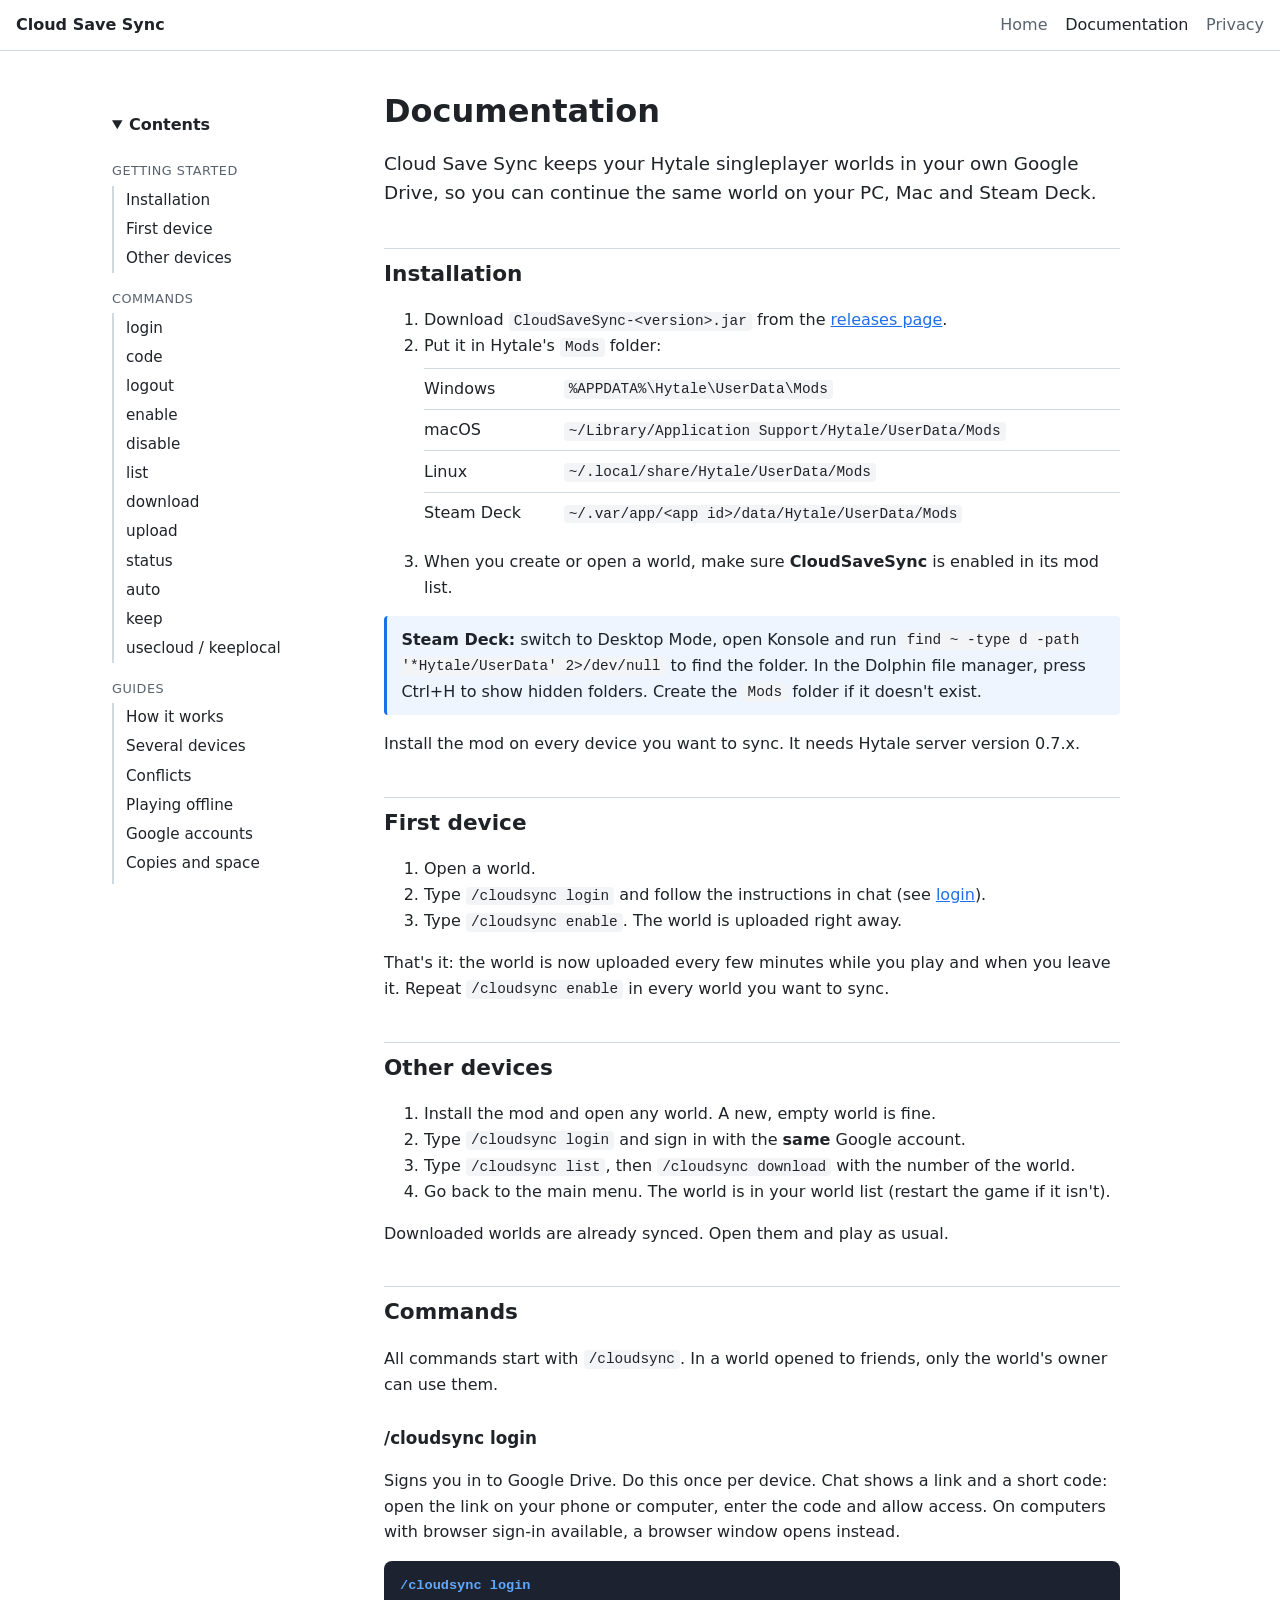
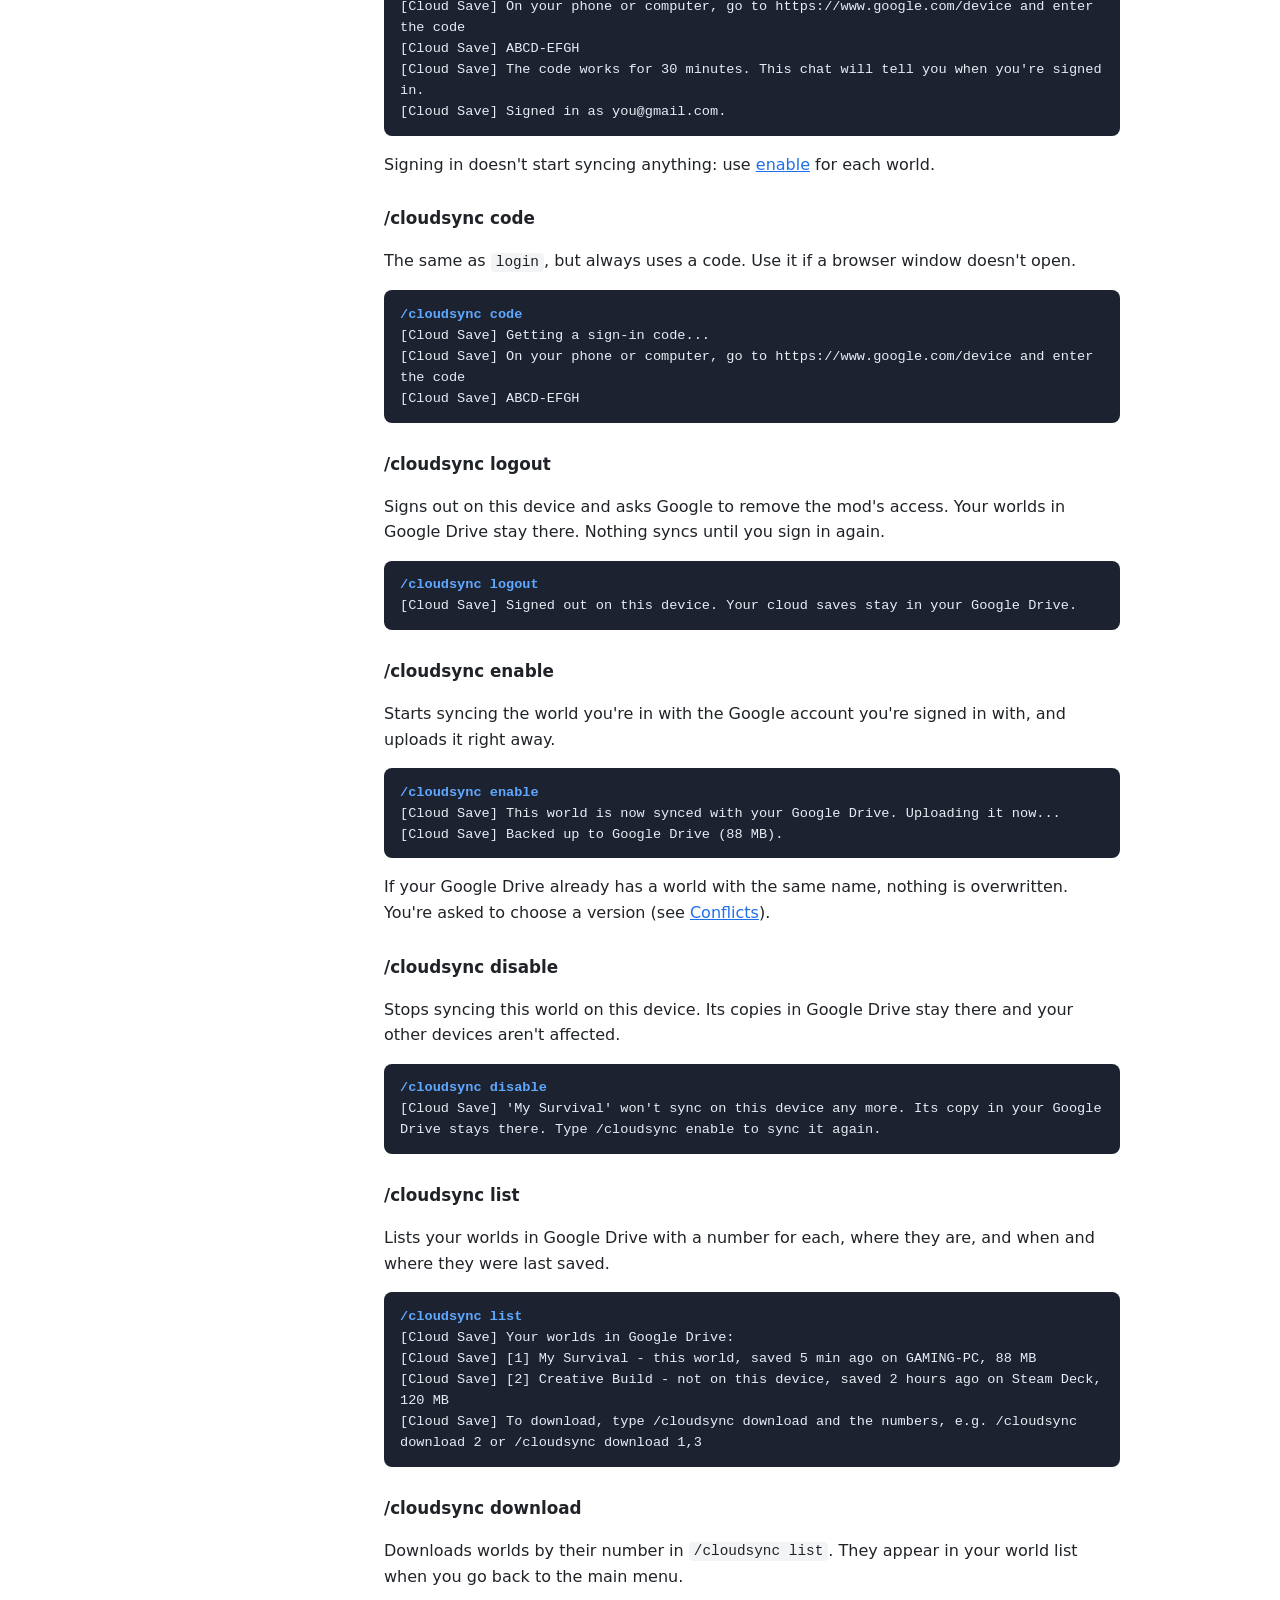
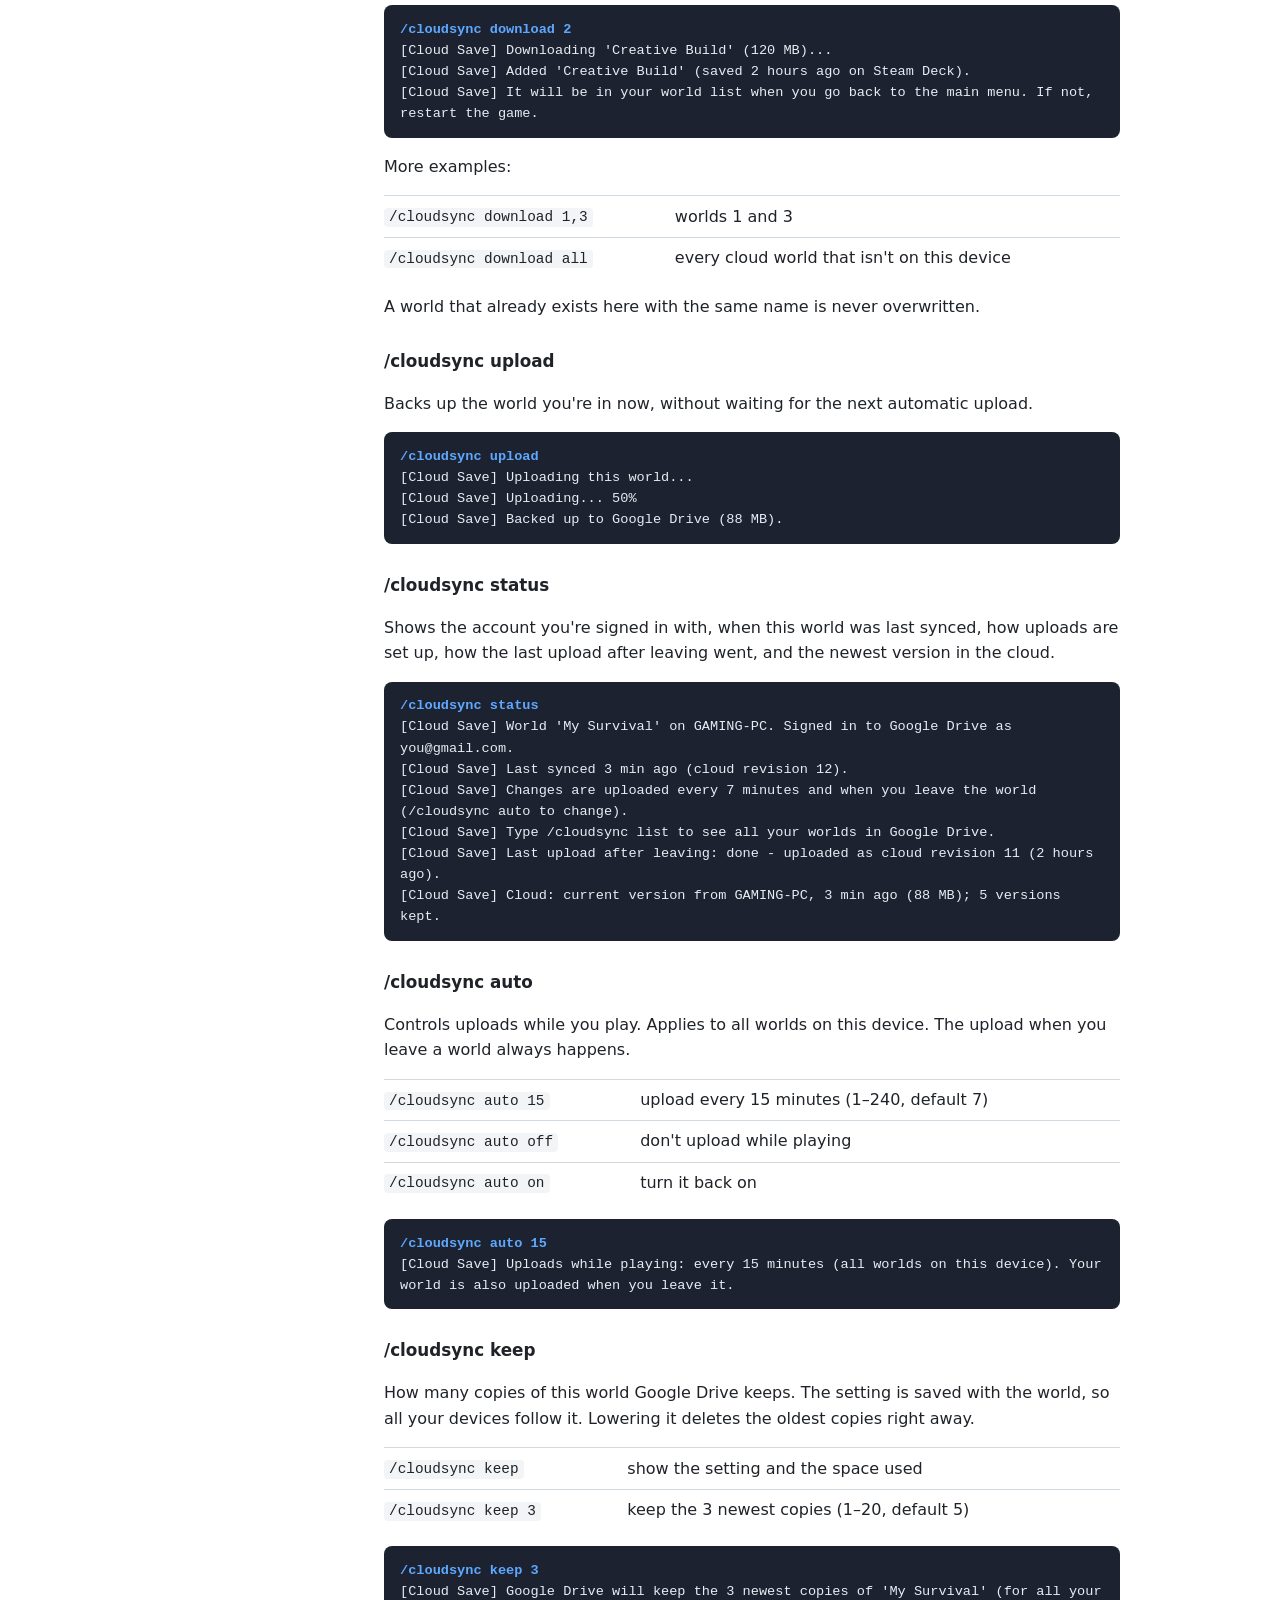
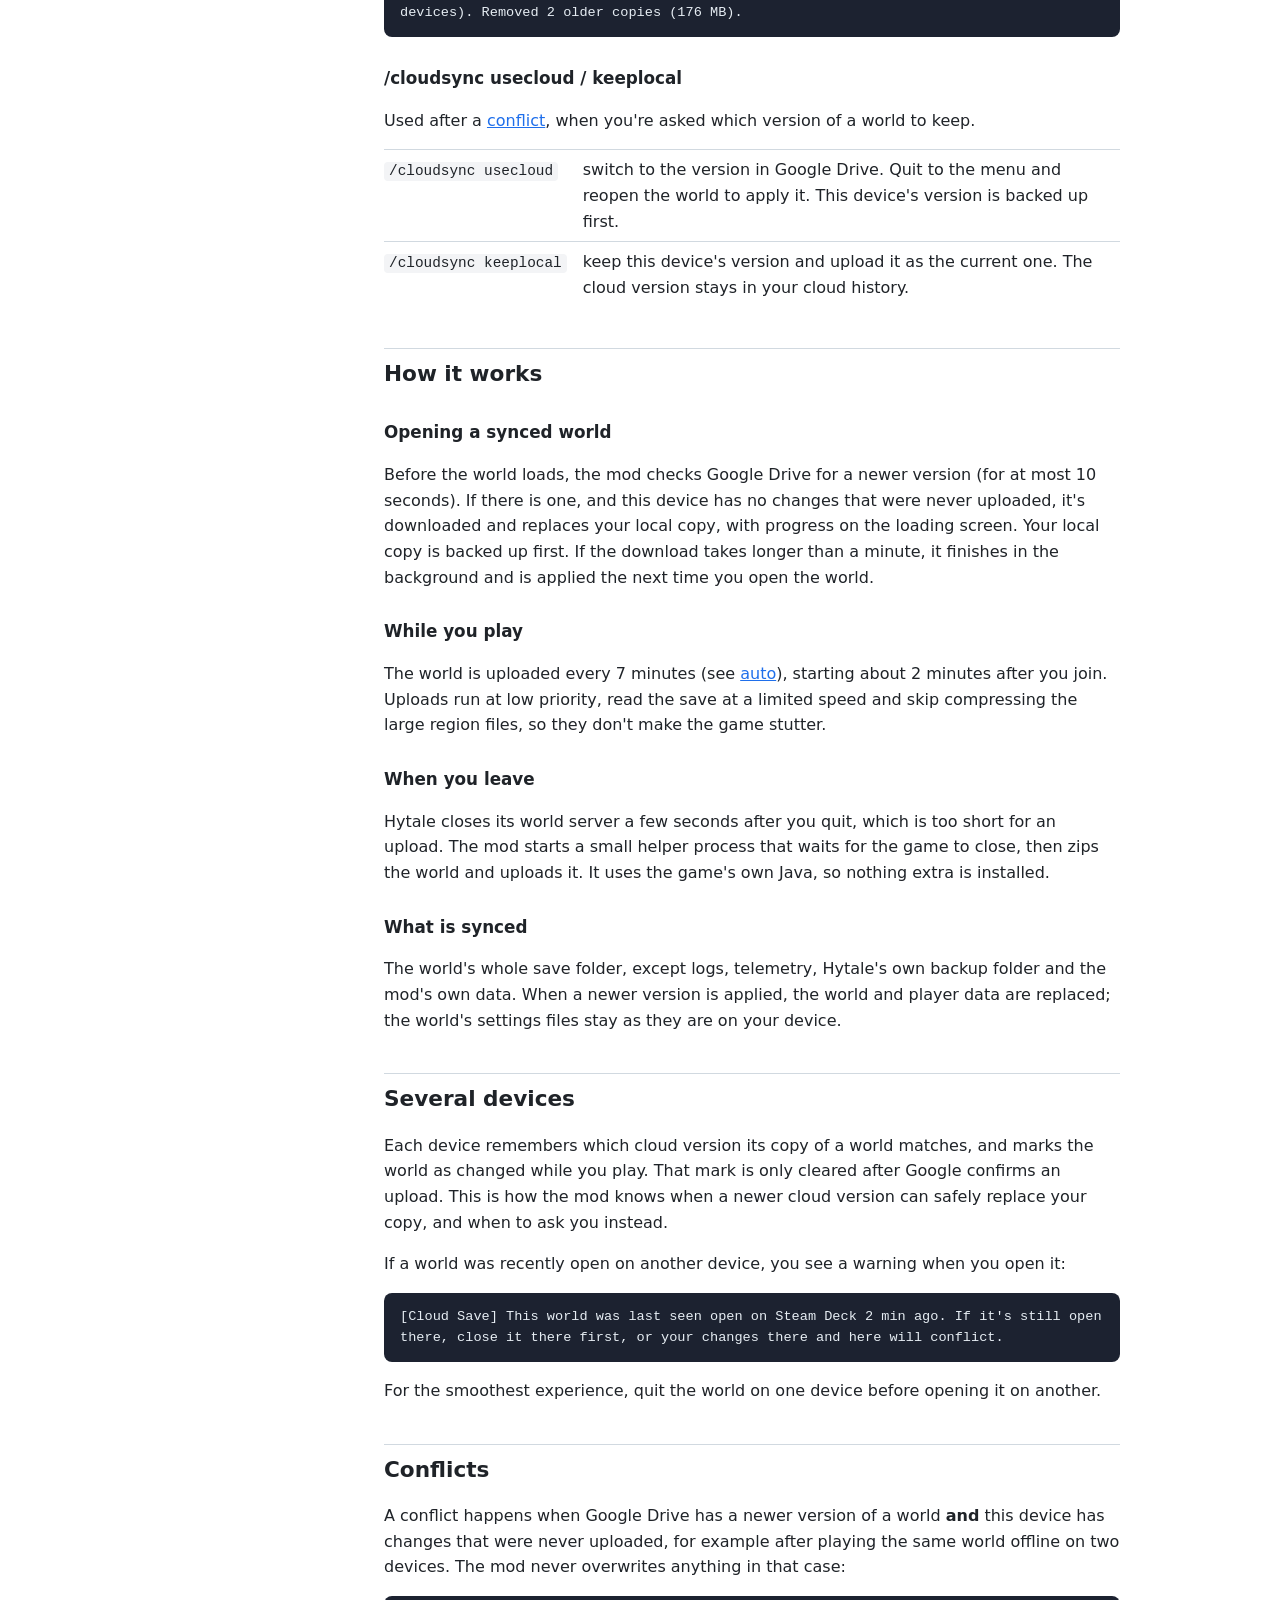
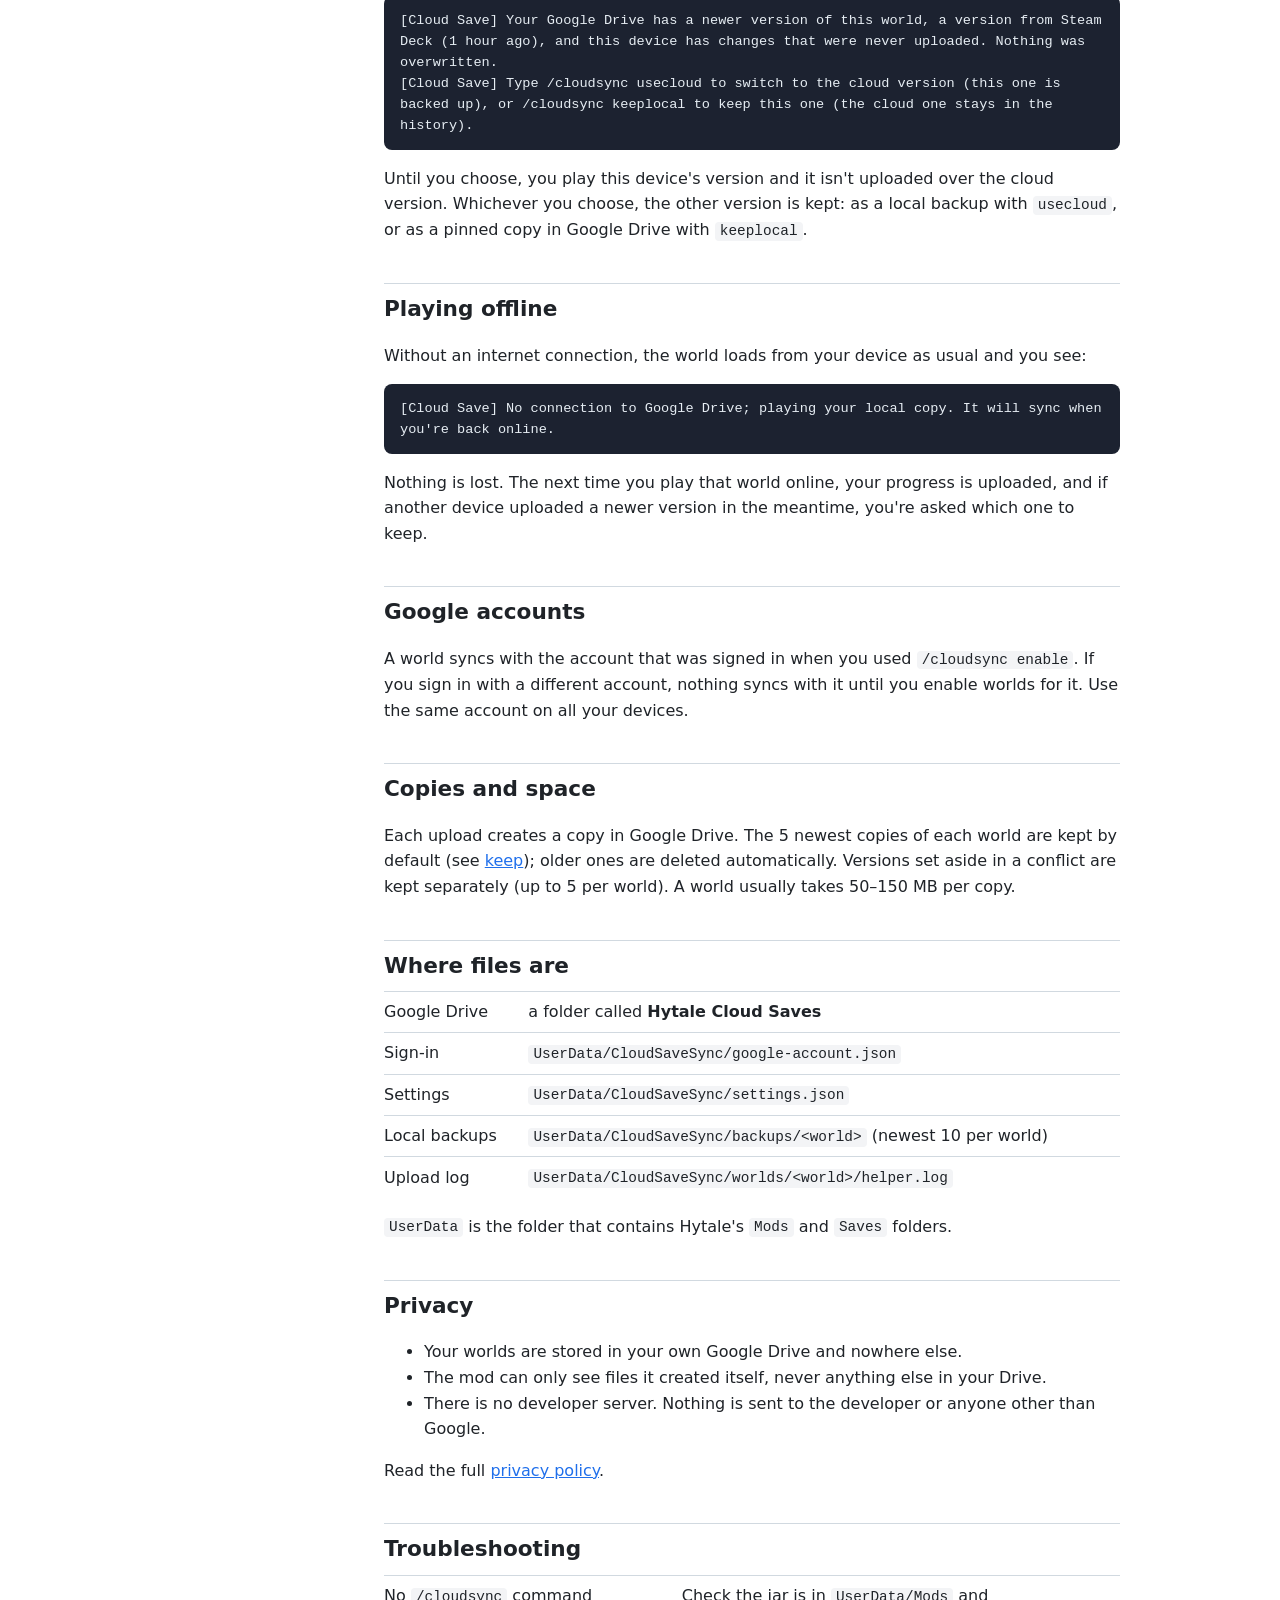
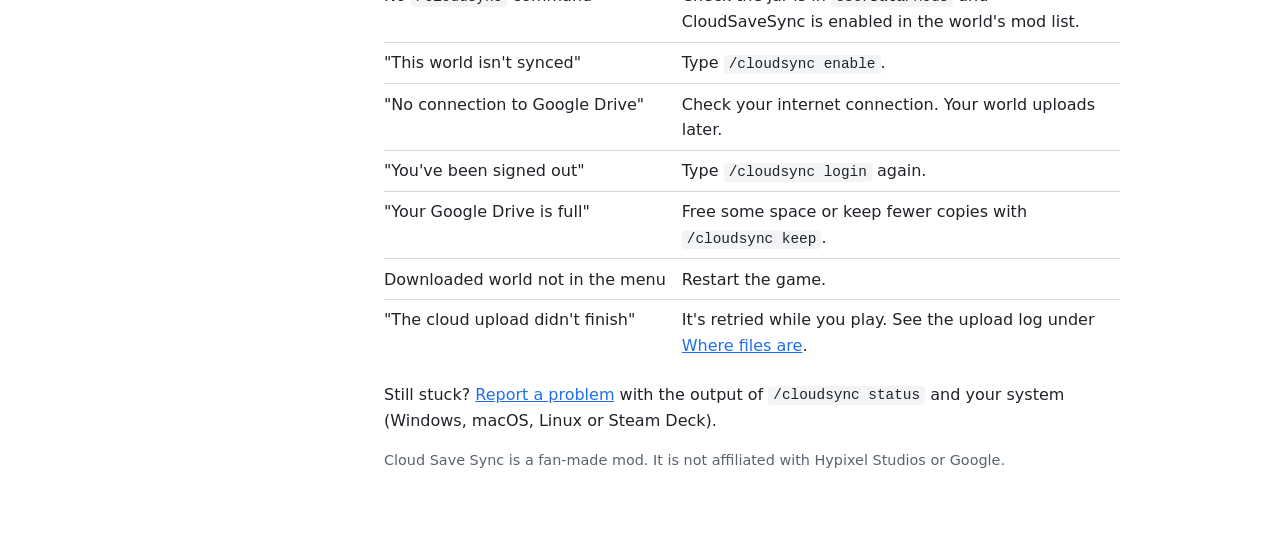
==== docs/docs.html @ c5b16791 "Add README and documentation page - README: what the mod does, setup, every command with examples, h" ====
<!doctype html>
<html lang="en">
<head>
  <meta charset="utf-8">
  <meta name="viewport" content="width=device-width, initial-scale=1">
  <title>Documentation – Cloud Save Sync</title>
  <meta name="description" content="How to install and use Cloud Save Sync, the Hytale mod that syncs singleplayer worlds through your Google Drive.">
  <link rel="stylesheet" href="style.css">
</head>
<body>
<header class="site">
  <a class="brand" href="./">Cloud Save Sync</a>
  <nav><a href="./">Home</a><a href="docs.html" aria-current="page">Documentation</a><a href="privacy.html">Privacy</a></nav>
</header>

<div class="docs">
  <aside>
    <details open id="contents">
      <summary>Contents</summary>
      <nav class="toc">
        <p>Getting started</p>
        <a href="#install">Installation</a>
        <a href="#first-device">First device</a>
        <a href="#other-devices">Other devices</a>
        <p>Commands</p>
        <a href="#cmd-login">login</a>
        <a href="#cmd-code">code</a>
        <a href="#cmd-logout">logout</a>
        <a href="#cmd-enable">enable</a>
        <a href="#cmd-disable">disable</a>
        <a href="#cmd-list">list</a>
        <a href="#cmd-download">download</a>
        <a href="#cmd-upload">upload</a>
        <a href="#cmd-status">status</a>
        <a href="#cmd-auto">auto</a>
        <a href="#cmd-keep">keep</a>
        <a href="#cmd-conflict">usecloud / keeplocal</a>
        <p>Guides</p>
        <a href="#how-it-works">How it works</a>
        <a href="#devices">Several devices</a>
        <a href="#conflicts">Conflicts</a>
        <a href="#offline">Playing offline</a>
        <a href="#accounts">Google accounts</a>
        <a href="#storage">Copies and space</a>
        <a href="#files">Where files are</a>
        <a href="#privacy">Privacy</a>
        <a href="#troubleshooting">Troubleshooting</a>
      </nav>
    </details>
  </aside>

  <main>
    <h1>Documentation</h1>
    <p class="lead">Cloud Save Sync keeps your Hytale singleplayer worlds in your own Google Drive, so you can
      continue the same world on your PC, Mac and Steam Deck.</p>

    <!-- ============================================================ getting started -->
    <h2 id="install">Installation</h2>
    <ol>
      <li>Download <code>CloudSaveSync-&lt;version&gt;.jar</code> from the
        <a href="https://github.com/komeg1/hytale-cloudsync-gdrive/releases">releases page</a>.</li>
      <li>Put it in Hytale's <code>Mods</code> folder:
        <table>
          <tr><td>Windows</td><td><code>%APPDATA%\Hytale\UserData\Mods</code></td></tr>
          <tr><td>macOS</td><td><code>~/Library/Application Support/Hytale/UserData/Mods</code></td></tr>
          <tr><td>Linux</td><td><code>~/.local/share/Hytale/UserData/Mods</code></td></tr>
          <tr><td>Steam Deck</td><td><code>~/.var/app/&lt;app id&gt;/data/Hytale/UserData/Mods</code></td></tr>
        </table>
      </li>
      <li>When you create or open a world, make sure <strong>CloudSaveSync</strong> is enabled in its mod list.</li>
    </ol>
    <div class="note"><strong>Steam Deck:</strong> switch to Desktop Mode, open Konsole and run
      <code>find ~ -type d -path '*Hytale/UserData' 2>/dev/null</code> to find the folder. In the Dolphin file
      manager, press Ctrl+H to show hidden folders. Create the <code>Mods</code> folder if it doesn't exist.</div>
    <p>Install the mod on every device you want to sync. It needs Hytale server version 0.7.x.</p>

    <h2 id="first-device">First device</h2>
    <ol>
      <li>Open a world.</li>
      <li>Type <code>/cloudsync login</code> and follow the instructions in chat (see <a href="#cmd-login">login</a>).</li>
      <li>Type <code>/cloudsync enable</code>. The world is uploaded right away.</li>
    </ol>
    <p>That's it: the world is now uploaded every few minutes while you play and when you leave it. Repeat
      <code>/cloudsync enable</code> in every world you want to sync.</p>

    <h2 id="other-devices">Other devices</h2>
    <ol>
      <li>Install the mod and open any world. A new, empty world is fine.</li>
      <li>Type <code>/cloudsync login</code> and sign in with the <strong>same</strong> Google account.</li>
      <li>Type <code>/cloudsync list</code>, then <code>/cloudsync download</code> with the number of the world.</li>
      <li>Go back to the main menu. The world is in your world list (restart the game if it isn't).</li>
    </ol>
    <p>Downloaded worlds are already synced. Open them and play as usual.</p>

    <!-- ============================================================ commands -->
    <h2 id="commands">Commands</h2>
    <p>All commands start with <code>/cloudsync</code>. In a world opened to friends, only the world's owner can use them.</p>

    <h3 id="cmd-login">/cloudsync login</h3>
    <p>Signs you in to Google Drive. Do this once per device. Chat shows a link and a short code: open the
      link on your phone or computer, enter the code and allow access. On computers with browser sign-in
      available, a browser window opens instead.</p>
    <pre class="chat"><span class="you">/cloudsync login</span>
[Cloud Save] On your phone or computer, go to https://www.google.com/device and enter the code
[Cloud Save] ABCD-EFGH
[Cloud Save] The code works for 30 minutes. This chat will tell you when you're signed in.
[Cloud Save] Signed in as you@gmail.com.</pre>
    <p>Signing in doesn't start syncing anything: use <a href="#cmd-enable">enable</a> for each world.</p>

    <h3 id="cmd-code">/cloudsync code</h3>
    <p>The same as <code>login</code>, but always uses a code. Use it if a browser window doesn't open.</p>
    <pre class="chat"><span class="you">/cloudsync code</span>
[Cloud Save] Getting a sign-in code...
[Cloud Save] On your phone or computer, go to https://www.google.com/device and enter the code
[Cloud Save] ABCD-EFGH</pre>

    <h3 id="cmd-logout">/cloudsync logout</h3>
    <p>Signs out on this device and asks Google to remove the mod's access. Your worlds in Google Drive stay
      there. Nothing syncs until you sign in again.</p>
    <pre class="chat"><span class="you">/cloudsync logout</span>
[Cloud Save] Signed out on this device. Your cloud saves stay in your Google Drive.</pre>

    <h3 id="cmd-enable">/cloudsync enable</h3>
    <p>Starts syncing the world you're in with the Google account you're signed in with, and uploads it right away.</p>
    <pre class="chat"><span class="you">/cloudsync enable</span>
[Cloud Save] This world is now synced with your Google Drive. Uploading it now...
[Cloud Save] Backed up to Google Drive (88 MB).</pre>
    <p>If your Google Drive already has a world with the same name, nothing is overwritten. You're asked to
      choose a version (see <a href="#conflicts">Conflicts</a>).</p>

    <h3 id="cmd-disable">/cloudsync disable</h3>
    <p>Stops syncing this world on this device. Its copies in Google Drive stay there and your other devices
      aren't affected.</p>
    <pre class="chat"><span class="you">/cloudsync disable</span>
[Cloud Save] 'My Survival' won't sync on this device any more. Its copy in your Google Drive stays there. Type /cloudsync enable to sync it again.</pre>

    <h3 id="cmd-list">/cloudsync list</h3>
    <p>Lists your worlds in Google Drive with a number for each, where they are, and when and where they
      were last saved.</p>
    <pre class="chat"><span class="you">/cloudsync list</span>
[Cloud Save] Your worlds in Google Drive:
[Cloud Save] [1] My Survival - this world, saved 5 min ago on GAMING-PC, 88 MB
[Cloud Save] [2] Creative Build - not on this device, saved 2 hours ago on Steam Deck, 120 MB
[Cloud Save] To download, type /cloudsync download and the numbers, e.g. /cloudsync download 2 or /cloudsync download 1,3</pre>

    <h3 id="cmd-download">/cloudsync download</h3>
    <p>Downloads worlds by their number in <code>/cloudsync list</code>. They appear in your world list when
      you go back to the main menu.</p>
    <pre class="chat"><span class="you">/cloudsync download 2</span>
[Cloud Save] Downloading 'Creative Build' (120 MB)...
[Cloud Save] Added 'Creative Build' (saved 2 hours ago on Steam Deck).
[Cloud Save] It will be in your world list when you go back to the main menu. If not, restart the game.</pre>
    <p>More examples:</p>
    <table>
      <tr><td><code>/cloudsync download 1,3</code></td><td>worlds 1 and 3</td></tr>
      <tr><td><code>/cloudsync download all</code></td><td>every cloud world that isn't on this device</td></tr>
    </table>
    <p>A world that already exists here with the same name is never overwritten.</p>

    <h3 id="cmd-upload">/cloudsync upload</h3>
    <p>Backs up the world you're in now, without waiting for the next automatic upload.</p>
    <pre class="chat"><span class="you">/cloudsync upload</span>
[Cloud Save] Uploading this world...
[Cloud Save] Uploading... 50%
[Cloud Save] Backed up to Google Drive (88 MB).</pre>

    <h3 id="cmd-status">/cloudsync status</h3>
    <p>Shows the account you're signed in with, when this world was last synced, how uploads are set up,
      how the last upload after leaving went, and the newest version in the cloud.</p>
    <pre class="chat"><span class="you">/cloudsync status</span>
[Cloud Save] World 'My Survival' on GAMING-PC. Signed in to Google Drive as you@gmail.com.
[Cloud Save] Last synced 3 min ago (cloud revision 12).
[Cloud Save] Changes are uploaded every 7 minutes and when you leave the world (/cloudsync auto to change).
[Cloud Save] Type /cloudsync list to see all your worlds in Google Drive.
[Cloud Save] Last upload after leaving: done - uploaded as cloud revision 11 (2 hours ago).
[Cloud Save] Cloud: current version from GAMING-PC, 3 min ago (88 MB); 5 versions kept.</pre>

    <h3 id="cmd-auto">/cloudsync auto</h3>
    <p>Controls uploads while you play. Applies to all worlds on this device. The upload when you leave a
      world always happens.</p>
    <table>
      <tr><td><code>/cloudsync auto 15</code></td><td>upload every 15 minutes (1–240, default 7)</td></tr>
      <tr><td><code>/cloudsync auto off</code></td><td>don't upload while playing</td></tr>
      <tr><td><code>/cloudsync auto on</code></td><td>turn it back on</td></tr>
    </table>
    <pre class="chat"><span class="you">/cloudsync auto 15</span>
[Cloud Save] Uploads while playing: every 15 minutes (all worlds on this device). Your world is also uploaded when you leave it.</pre>

    <h3 id="cmd-keep">/cloudsync keep</h3>
    <p>How many copies of this world Google Drive keeps. The setting is saved with the world, so all your
      devices follow it. Lowering it deletes the oldest copies right away.</p>
    <table>
      <tr><td><code>/cloudsync keep</code></td><td>show the setting and the space used</td></tr>
      <tr><td><code>/cloudsync keep 3</code></td><td>keep the 3 newest copies (1–20, default 5)</td></tr>
    </table>
    <pre class="chat"><span class="you">/cloudsync keep 3</span>
[Cloud Save] Google Drive will keep the 3 newest copies of 'My Survival' (for all your devices). Removed 2 older copies (176 MB).</pre>

    <h3 id="cmd-conflict">/cloudsync usecloud / keeplocal</h3>
    <p>Used after a <a href="#conflicts">conflict</a>, when you're asked which version of a world to keep.</p>
    <table>
      <tr><td><code>/cloudsync usecloud</code></td><td>switch to the version in Google Drive. Quit to the menu and
        reopen the world to apply it. This device's version is backed up first.</td></tr>
      <tr><td><code>/cloudsync keeplocal</code></td><td>keep this device's version and upload it as the current
        one. The cloud version stays in your cloud history.</td></tr>
    </table>

    <!-- ============================================================ guides -->
    <h2 id="how-it-works">How it works</h2>
    <h3>Opening a synced world</h3>
    <p>Before the world loads, the mod checks Google Drive for a newer version (for at most 10 seconds). If
      there is one, and this device has no changes that were never uploaded, it's downloaded and replaces your
      local copy, with progress on the loading screen. Your local copy is backed up first. If the download
      takes longer than a minute, it finishes in the background and is applied the next time you open the world.</p>
    <h3>While you play</h3>
    <p>The world is uploaded every 7 minutes (see <a href="#cmd-auto">auto</a>), starting about 2 minutes after
      you join. Uploads run at low priority, read the save at a limited speed and skip compressing the large
      region files, so they don't make the game stutter.</p>
    <h3>When you leave</h3>
    <p>Hytale closes its world server a few seconds after you quit, which is too short for an upload. The mod
      starts a small helper process that waits for the game to close, then zips the world and uploads it. It
      uses the game's own Java, so nothing extra is installed.</p>
    <h3>What is synced</h3>
    <p>The world's whole save folder, except logs, telemetry, Hytale's own backup folder and the mod's own
      data. When a newer version is applied, the world and player data are replaced; the world's settings
      files stay as they are on your device.</p>

    <h2 id="devices">Several devices</h2>
    <p>Each device remembers which cloud version its copy of a world matches, and marks the world as changed
      while you play. That mark is only cleared after Google confirms an upload. This is how the mod knows
      when a newer cloud version can safely replace your copy, and when to ask you instead.</p>
    <p>If a world was recently open on another device, you see a warning when you open it:</p>
    <pre class="chat">[Cloud Save] This world was last seen open on Steam Deck 2 min ago. If it's still open there, close it there first, or your changes there and here will conflict.</pre>
    <p>For the smoothest experience, quit the world on one device before opening it on another.</p>

    <h2 id="conflicts">Conflicts</h2>
    <p>A conflict happens when Google Drive has a newer version of a world <strong>and</strong> this device has
      changes that were never uploaded, for example after playing the same world offline on two devices.
      The mod never overwrites anything in that case:</p>
    <pre class="chat">[Cloud Save] Your Google Drive has a newer version of this world, a version from Steam Deck (1 hour ago), and this device has changes that were never uploaded. Nothing was overwritten.
[Cloud Save] Type /cloudsync usecloud to switch to the cloud version (this one is backed up), or /cloudsync keeplocal to keep this one (the cloud one stays in the history).</pre>
    <p>Until you choose, you play this device's version and it isn't uploaded over the cloud version.
      Whichever you choose, the other version is kept: as a local backup with <code>usecloud</code>, or as a
      pinned copy in Google Drive with <code>keeplocal</code>.</p>

    <h2 id="offline">Playing offline</h2>
    <p>Without an internet connection, the world loads from your device as usual and you see:</p>
    <pre class="chat">[Cloud Save] No connection to Google Drive; playing your local copy. It will sync when you're back online.</pre>
    <p>Nothing is lost. The next time you play that world online, your progress is uploaded, and if another
      device uploaded a newer version in the meantime, you're asked which one to keep.</p>

    <h2 id="accounts">Google accounts</h2>
    <p>A world syncs with the account that was signed in when you used <code>/cloudsync enable</code>. If you
      sign in with a different account, nothing syncs with it until you enable worlds for it. Use the same
      account on all your devices.</p>

    <h2 id="storage">Copies and space</h2>
    <p>Each upload creates a copy in Google Drive. The 5 newest copies of each world are kept by default
      (see <a href="#cmd-keep">keep</a>); older ones are deleted automatically. Versions set aside in a conflict
      are kept separately (up to 5 per world). A world usually takes 50–150 MB per copy.</p>

    <h2 id="files">Where files are</h2>
    <table>
      <tr><td>Google Drive</td><td>a folder called <strong>Hytale Cloud Saves</strong></td></tr>
      <tr><td>Sign-in</td><td><code>UserData/CloudSaveSync/google-account.json</code></td></tr>
      <tr><td>Settings</td><td><code>UserData/CloudSaveSync/settings.json</code></td></tr>
      <tr><td>Local backups</td><td><code>UserData/CloudSaveSync/backups/&lt;world&gt;</code> (newest 10 per world)</td></tr>
      <tr><td>Upload log</td><td><code>UserData/CloudSaveSync/worlds/&lt;world&gt;/helper.log</code></td></tr>
    </table>
    <p><code>UserData</code> is the folder that contains Hytale's <code>Mods</code> and <code>Saves</code> folders.</p>

    <h2 id="privacy">Privacy</h2>
    <ul>
      <li>Your worlds are stored in your own Google Drive and nowhere else.</li>
      <li>The mod can only see files it created itself, never anything else in your Drive.</li>
      <li>There is no developer server. Nothing is sent to the developer or anyone other than Google.</li>
    </ul>
    <p>Read the full <a href="privacy.html">privacy policy</a>.</p>

    <h2 id="troubleshooting">Troubleshooting</h2>
    <table>
      <tr><td>No <code>/cloudsync</code> command</td><td>Check the jar is in <code>UserData/Mods</code> and CloudSaveSync is enabled in the world's mod list.</td></tr>
      <tr><td>"This world isn't synced"</td><td>Type <code>/cloudsync enable</code>.</td></tr>
      <tr><td>"No connection to Google Drive"</td><td>Check your internet connection. Your world uploads later.</td></tr>
      <tr><td>"You've been signed out"</td><td>Type <code>/cloudsync login</code> again.</td></tr>
      <tr><td>"Your Google Drive is full"</td><td>Free some space or keep fewer copies with <code>/cloudsync keep</code>.</td></tr>
      <tr><td>Downloaded world not in the menu</td><td>Restart the game.</td></tr>
      <tr><td>"The cloud upload didn't finish"</td><td>It's retried while you play. See the upload log under <a href="#files">Where files are</a>.</td></tr>
    </table>
    <p>Still stuck? <a href="https://github.com/komeg1/hytale-cloudsync-gdrive/issues">Report a problem</a> with the
      output of <code>/cloudsync status</code> and your system (Windows, macOS, Linux or Steam Deck).</p>

    <p class="muted">Cloud Save Sync is a fan-made mod. It is not affiliated with Hypixel Studios or Google.</p>
  </main>
</div>
<script>
  // On narrow screens the contents menu sits above the page: start collapsed, and close it after a jump.
  (function () {
    var contents = document.getElementById('contents');
    var narrow = window.matchMedia('(max-width: 52rem)');
    if (narrow.matches) contents.open = false;
    contents.addEventListener('click', function (e) {
      if (e.target.tagName === 'A' && narrow.matches) contents.open = false;
    });
  })();
</script>
</body>
</html>
---- docs/style.css ----
:root {
  --bg: #ffffff;
  --fg: #1f2328;
  --muted: #59636e;
  --accent: #1f6feb;
  --code-bg: #f3f4f6;
  --border: #d1d9e0;
  --chat-bg: #1c2230;
  --chat-fg: #e6edf3;
  --chat-tag: #5fa8ff;
  --note-bg: #eef5ff;
}

@media (prefers-color-scheme: dark) {
  :root {
    --bg: #0d1117;
    --fg: #e6edf3;
    --muted: #9198a1;
    --accent: #4493f8;
    --code-bg: #1f2428;
    --border: #3d444d;
    --chat-bg: #161b22;
    --chat-fg: #e6edf3;
    --chat-tag: #79b8ff;
    --note-bg: #121d2f;
  }
}

* { box-sizing: border-box; }

body {
  margin: 0;
  background: var(--bg);
  color: var(--fg);
  font: 16px/1.6 system-ui, -apple-system, "Segoe UI", Roboto, sans-serif;
}

main {
  max-width: 44rem;
  margin: 0 auto;
  padding: 2.5rem 1rem 4rem;
}

h1 { font-size: 2rem; margin: 0 0 .5rem; line-height: 1.25; }
h2 { font-size: 1.35rem; margin: 2.5rem 0 .5rem; padding-top: .5rem; border-top: 1px solid var(--border); }
h3 { font-size: 1.05rem; margin: 1.75rem 0 .35rem; }
h2, h3 { scroll-margin-top: 4.5rem; }
a { color: var(--accent); }
.lead { font-size: 1.15rem; }
.muted { color: var(--muted); font-size: .9rem; }

code {
  background: var(--code-bg);
  padding: .1em .35em;
  border-radius: 4px;
  font-size: .9em;
  overflow-wrap: anywhere;
}

table { border-collapse: collapse; width: 100%; margin: .5rem 0 1rem; }
td { border-top: 1px solid var(--border); padding: .45rem .5rem .45rem 0; vertical-align: top; }
td:first-child { white-space: nowrap; padding-right: 1rem; }

/* ---- header ---- */

header.site {
  position: sticky;
  top: 0;
  z-index: 10;
  display: flex;
  flex-wrap: wrap;
  align-items: center;
  justify-content: space-between;
  gap: .5rem 1.25rem;
  padding: .75rem 1rem;
  background: var(--bg);
  border-bottom: 1px solid var(--border);
}

header.site .brand { font-weight: 700; color: var(--fg); text-decoration: none; }
header.site nav { display: flex; gap: 1.1rem; }
header.site nav a { text-decoration: none; color: var(--muted); }
header.site nav a:hover, header.site nav a[aria-current="page"] { color: var(--fg); }

/* ---- documentation layout ---- */

.docs {
  display: grid;
  grid-template-columns: 15rem minmax(0, 1fr);
  gap: 2rem;
  max-width: 68rem;
  margin: 0 auto;
  padding: 0 1rem;
}

.docs main { padding-left: 0; padding-right: 0; margin: 0; max-width: 46rem; }

.docs aside details {
  position: sticky;
  top: 4.5rem;
  max-height: calc(100vh - 5.5rem);
  overflow-y: auto;
  padding: 2.5rem 0 1rem;
}

.docs aside summary {
  font-weight: 600;
  cursor: pointer;
  margin-bottom: .5rem;
}

.toc { display: flex; flex-direction: column; }
.toc p {
  margin: 1rem 0 .25rem;
  font-size: .8rem;
  text-transform: uppercase;
  letter-spacing: .04em;
  color: var(--muted);
}
.toc a {
  padding: .15rem 0 .15rem .75rem;
  border-left: 2px solid var(--border);
  color: var(--fg);
  text-decoration: none;
  font-size: .95rem;
}
.toc a:hover { border-left-color: var(--accent); color: var(--accent); }

/* ---- chat examples and notes ---- */

pre.chat {
  background: var(--chat-bg);
  color: var(--chat-fg);
  padding: .85rem 1rem;
  border-radius: 8px;
  font: .85rem/1.55 ui-monospace, SFMono-Regular, Consolas, "Liberation Mono", monospace;
  white-space: pre-wrap;
  overflow-wrap: anywhere;
}
pre.chat .you { color: var(--chat-tag); font-weight: 600; }

.note {
  background: var(--note-bg);
  border-left: 3px solid var(--accent);
  padding: .65rem .9rem;
  border-radius: 4px;
  margin: 1rem 0;
}

/* ---- narrow screens ---- */

@media (max-width: 52rem) {
  .docs { grid-template-columns: minmax(0, 1fr); gap: 0; }
  .docs aside details {
    position: static;
    max-height: none;
    padding: 1rem 0 0;
    border-bottom: 1px solid var(--border);
  }
  .docs main { padding-top: 1.5rem; }
}

@media (max-width: 34rem) {
  td:first-child { white-space: normal; }
  header.site nav { gap: .9rem; }
}
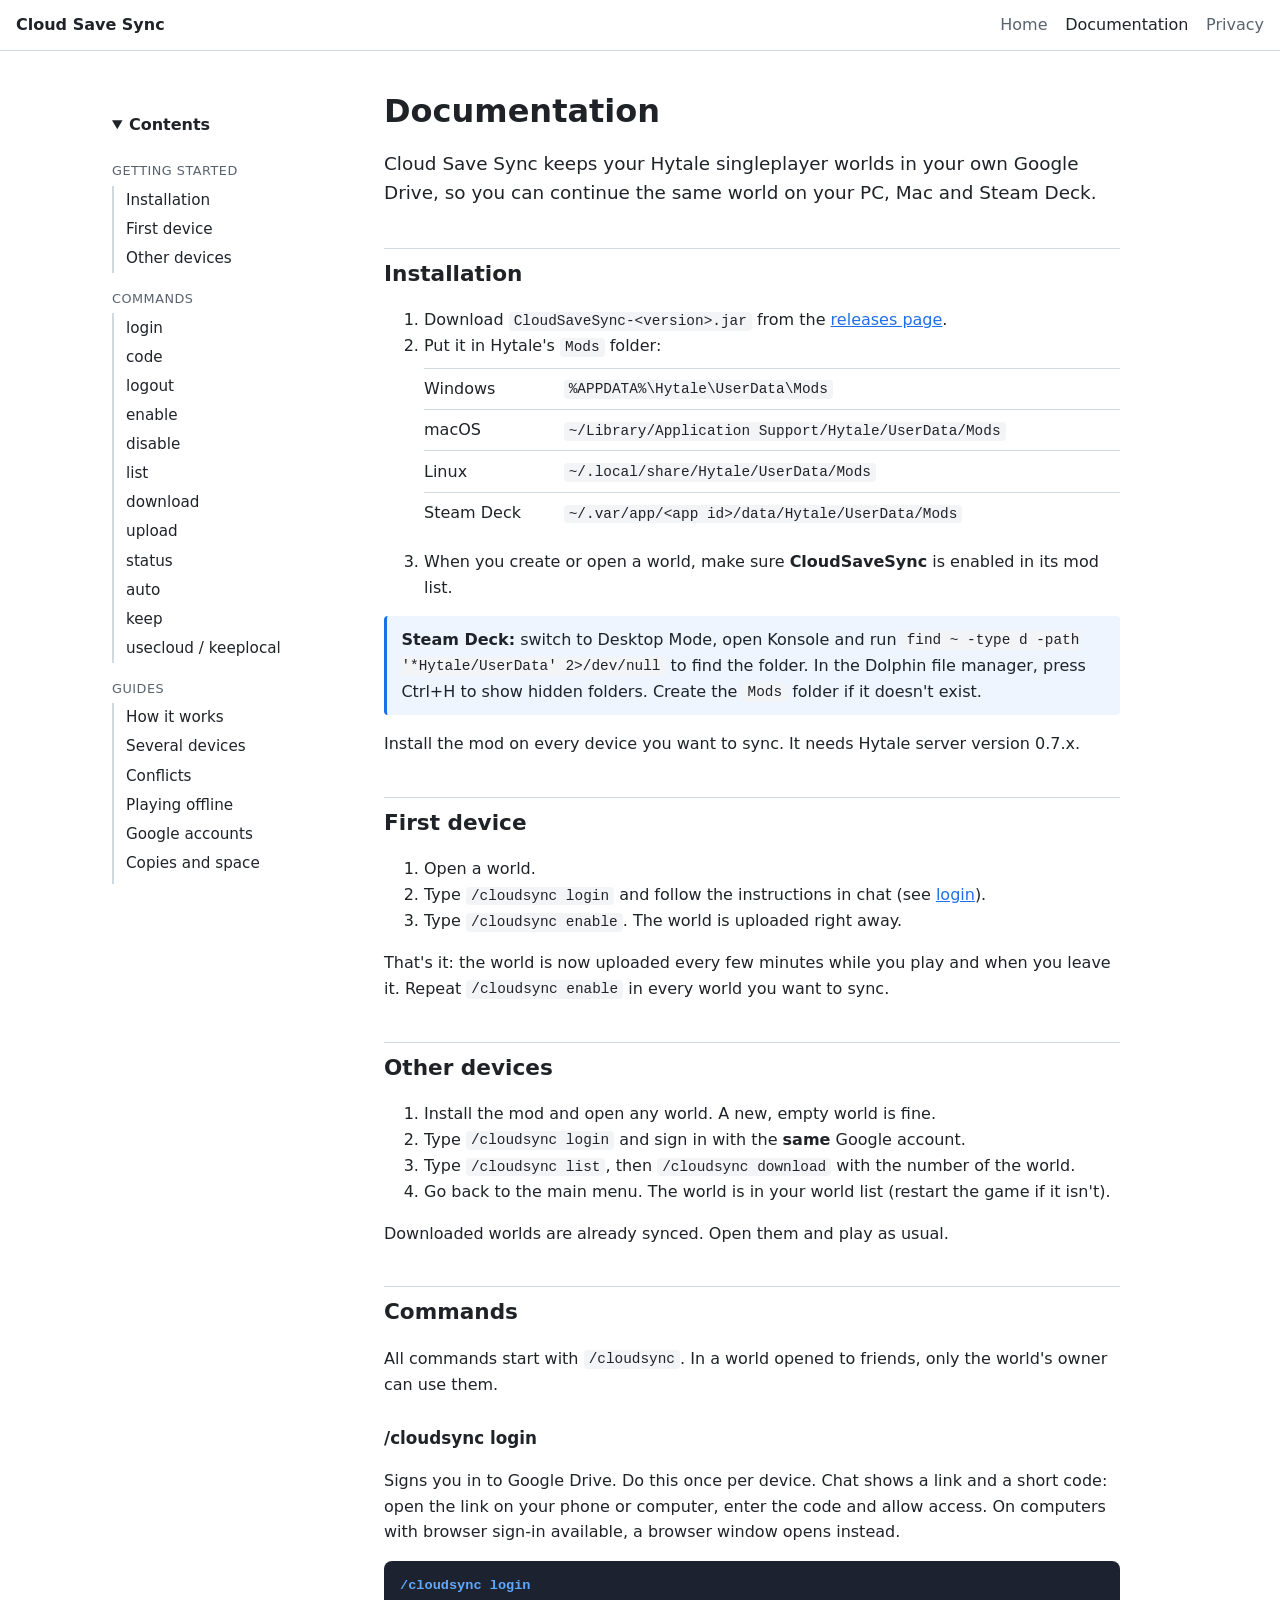
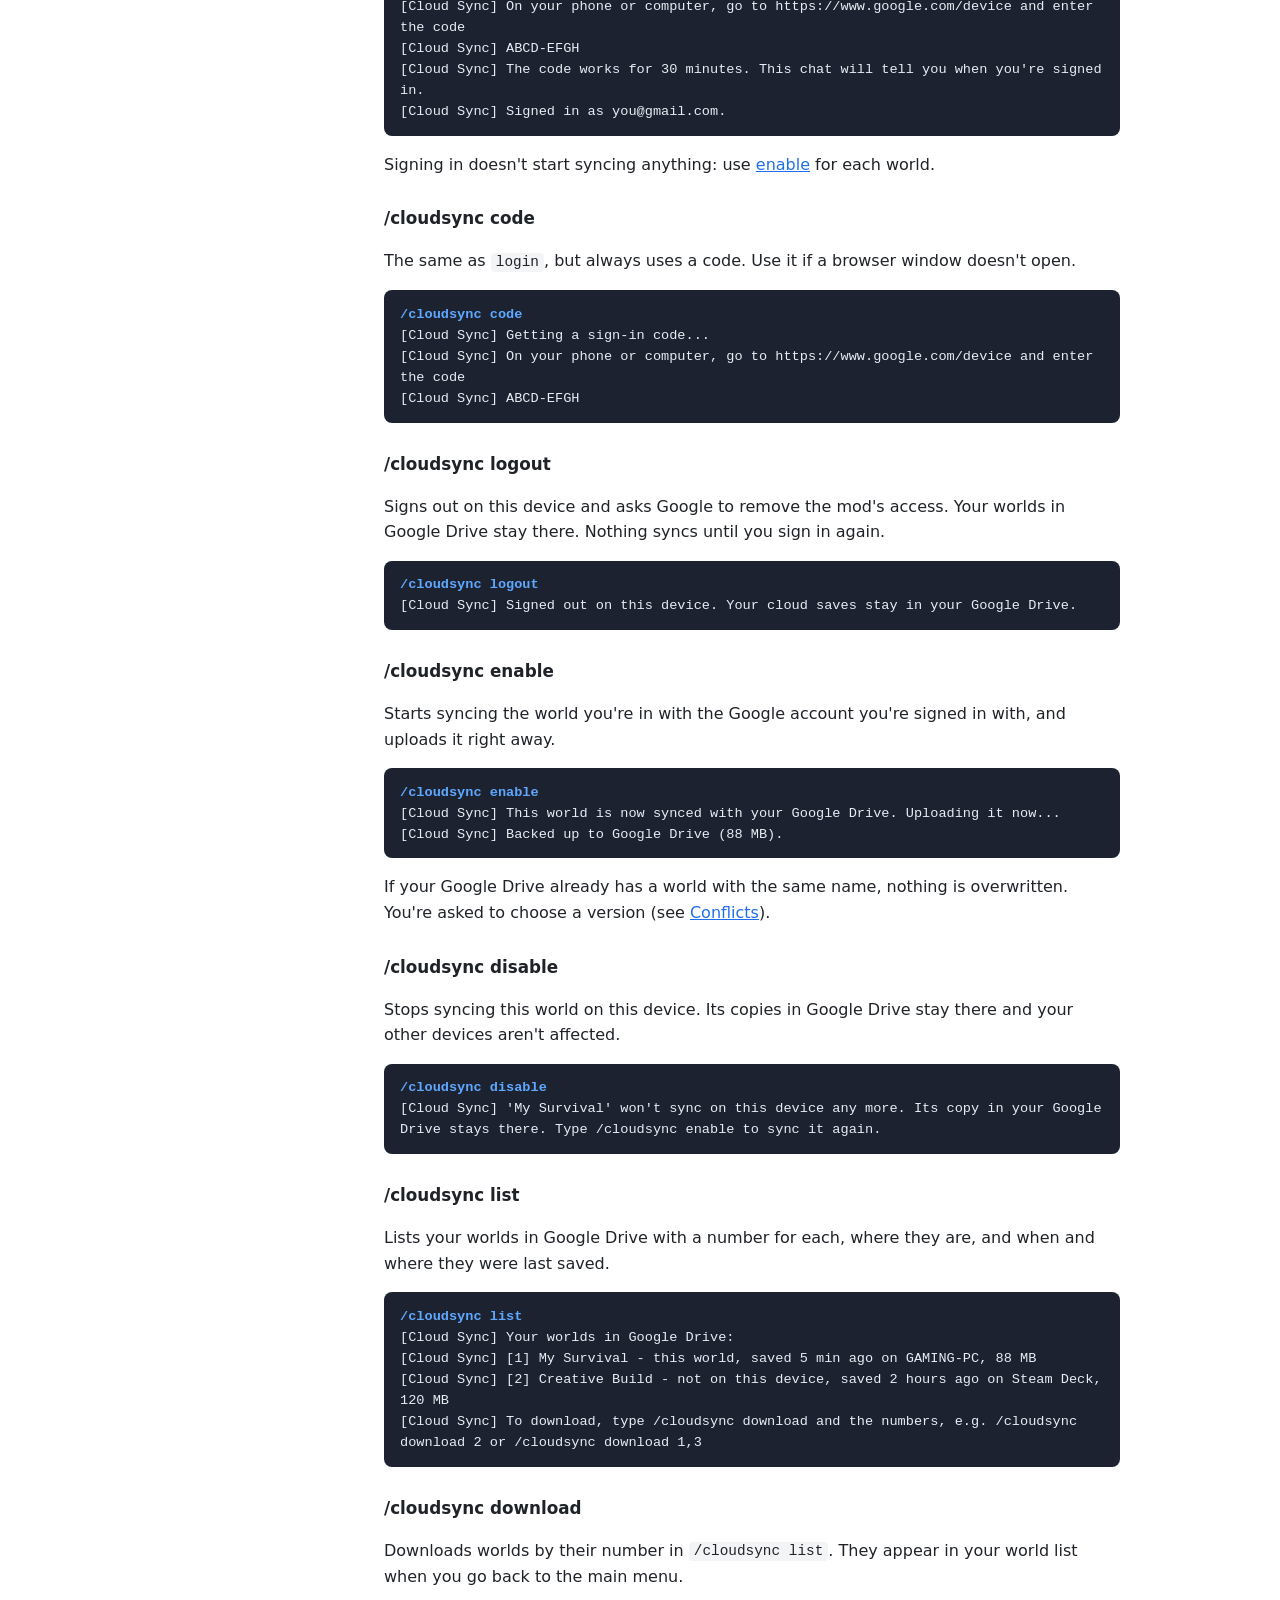
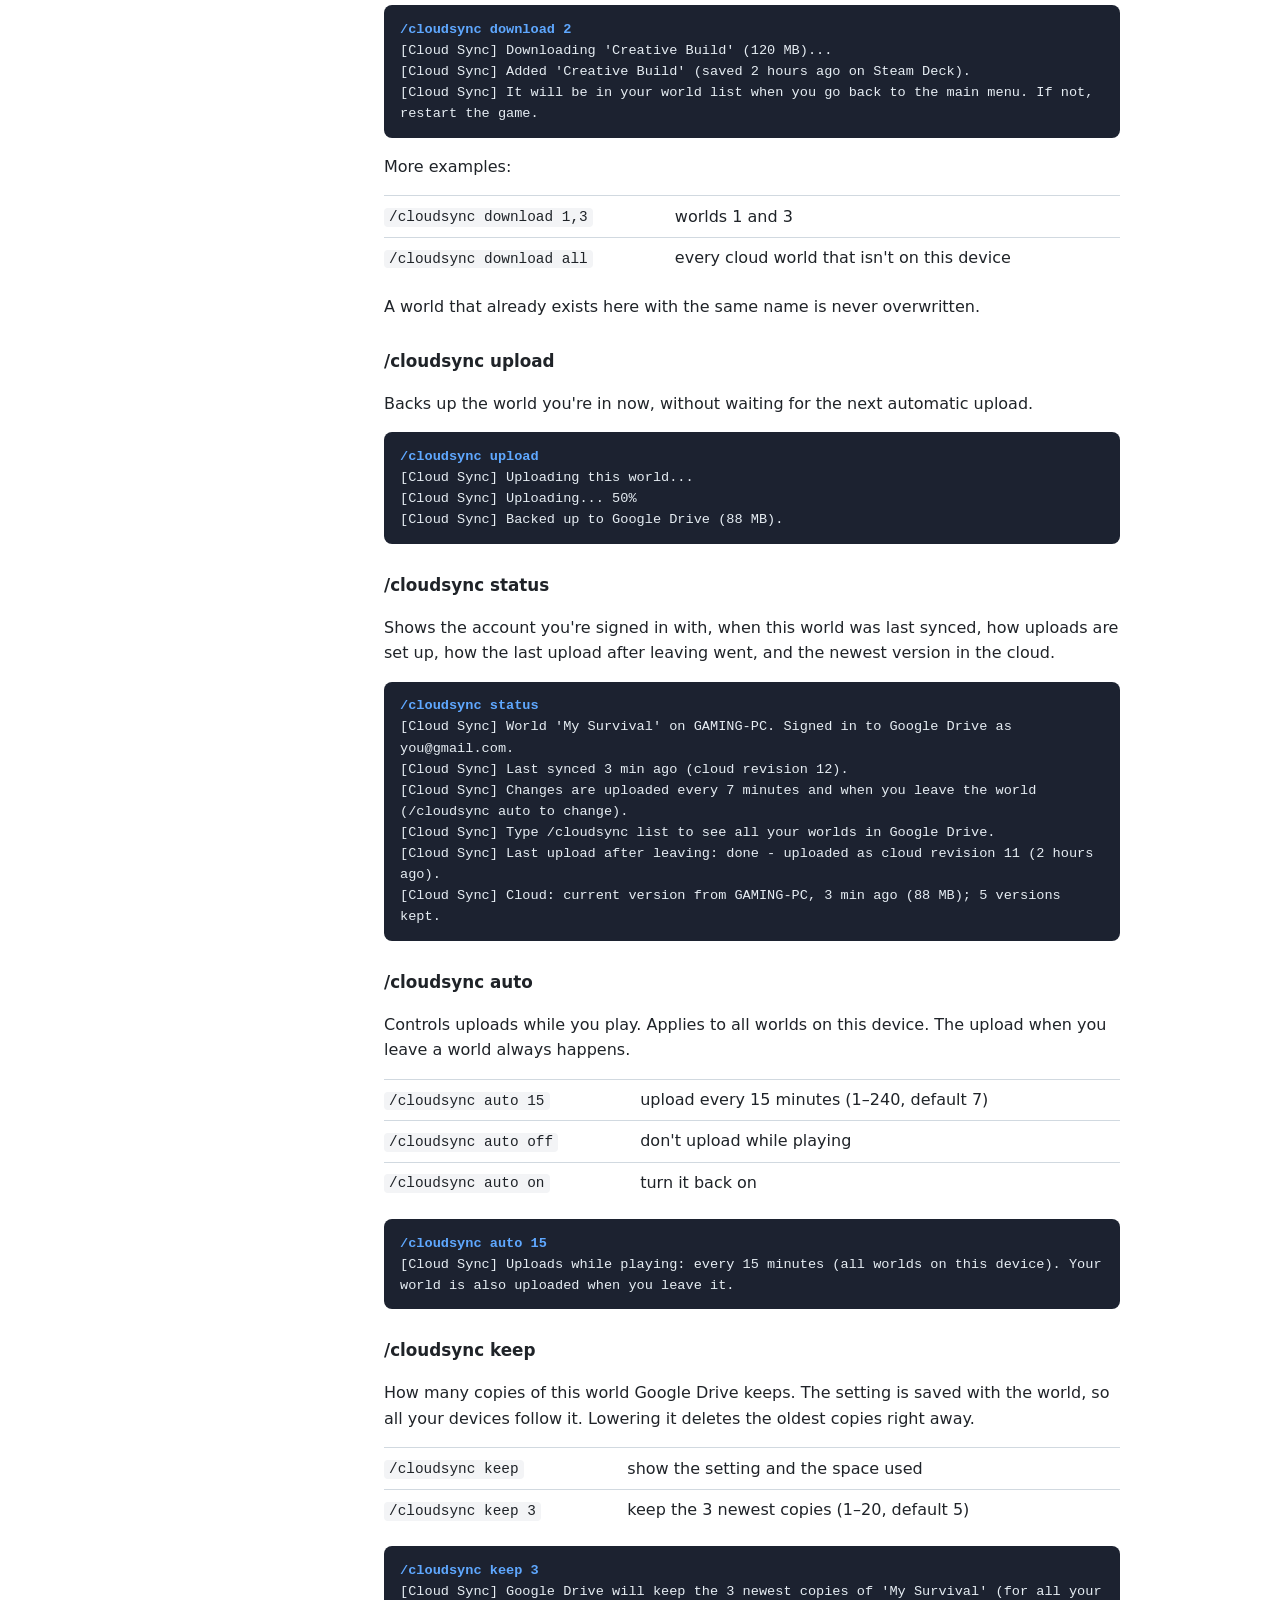
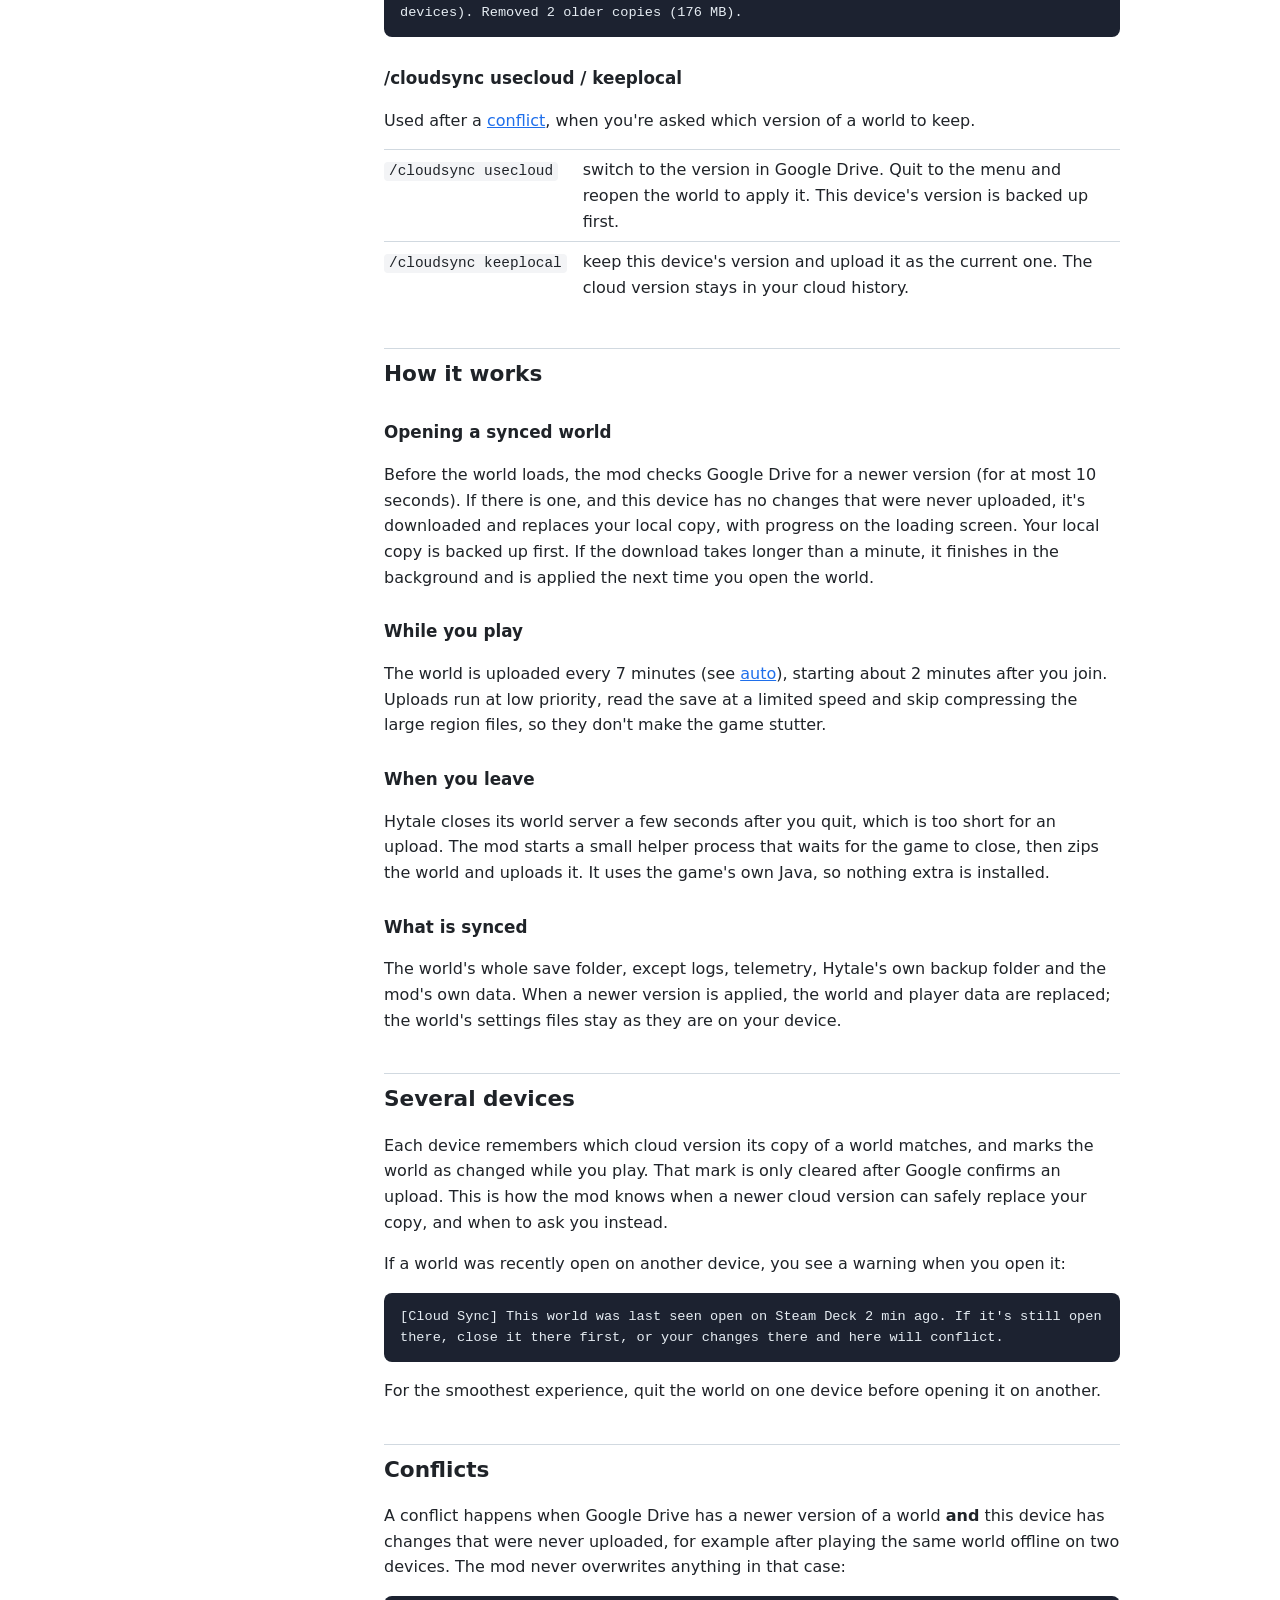
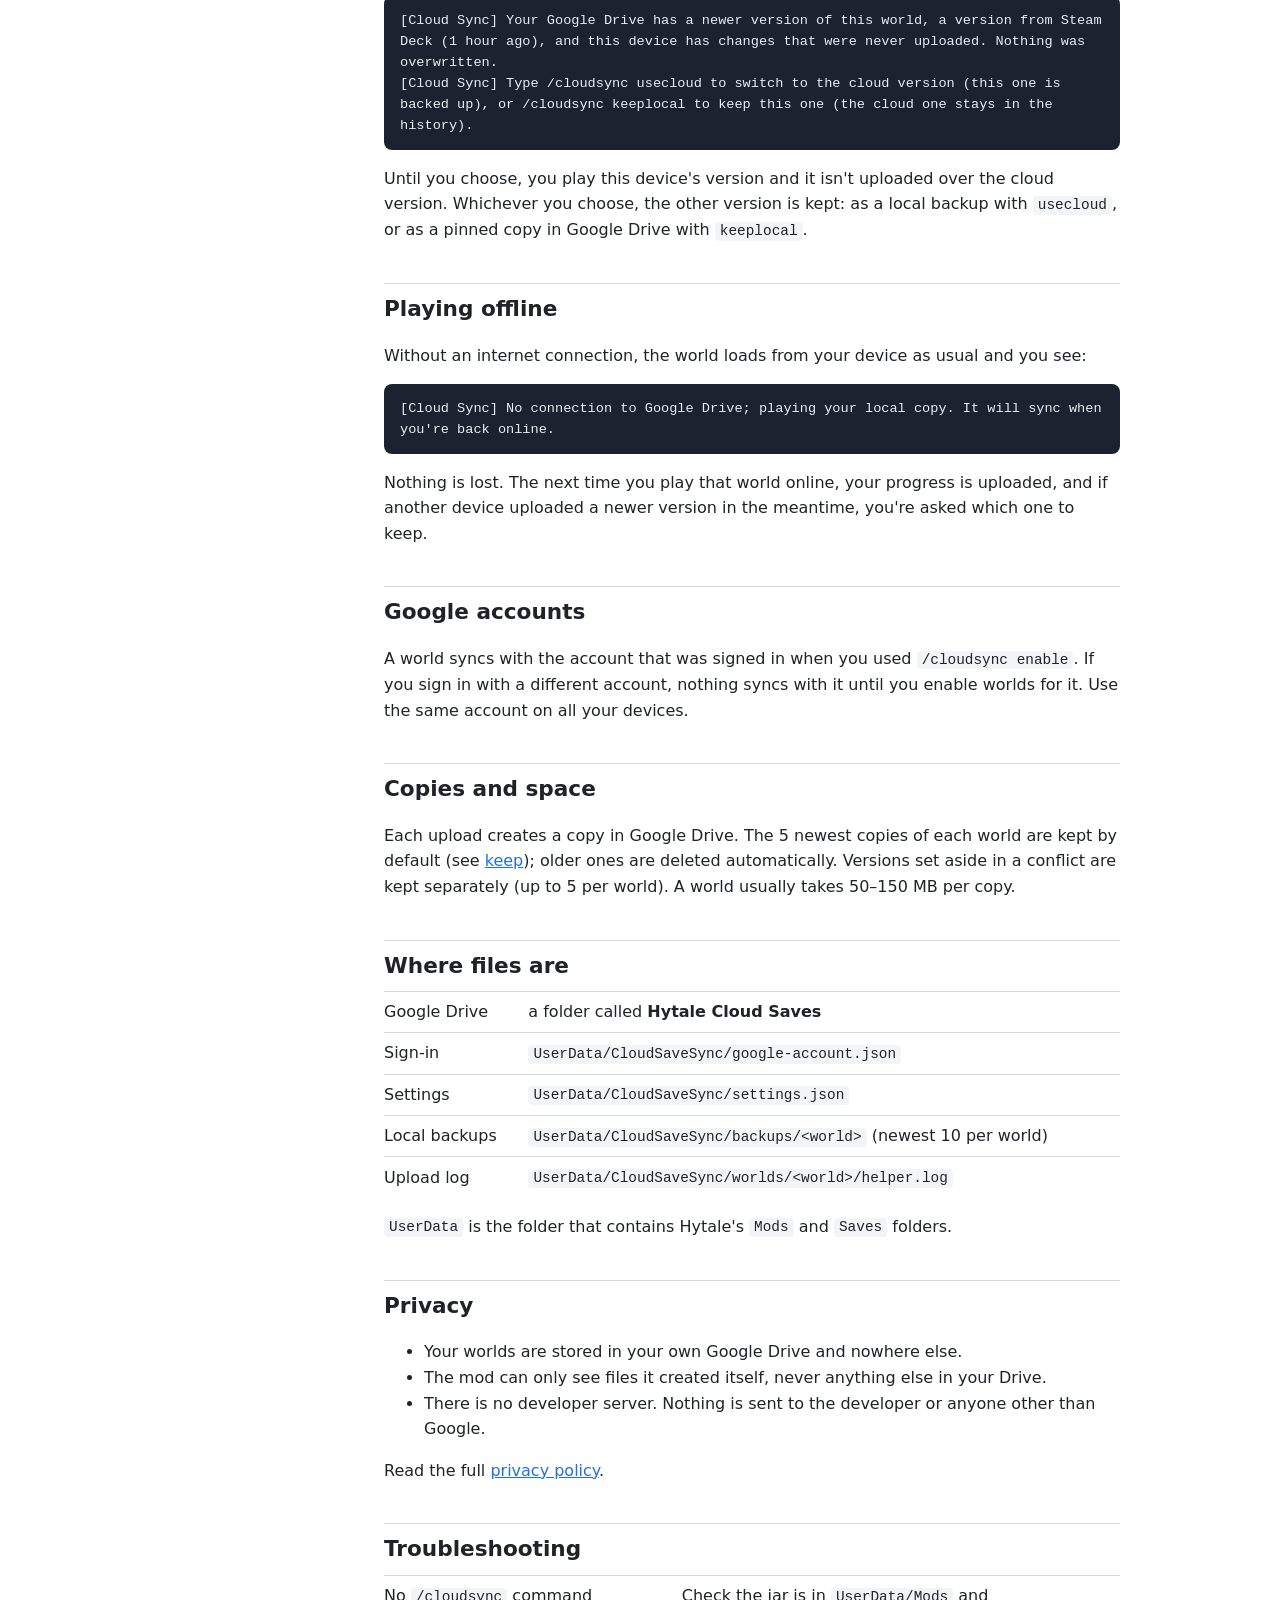
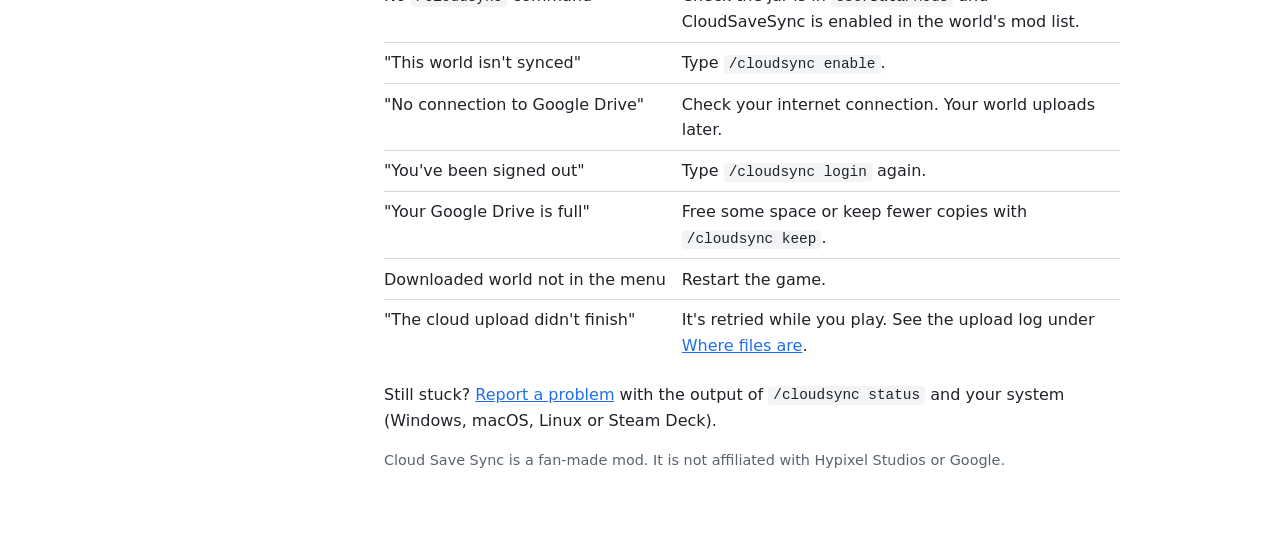
==== commit 2886483b: "Show [Cloud Sync] as the chat prefix" ====
--- a/docs/docs.html
+++ b/docs/docs.html
@@ -5,7 +5,7 @@
   <meta name="viewport" content="width=device-width, initial-scale=1">
   <title>Documentation – Cloud Save Sync</title>
   <meta name="description" content="How to install and use Cloud Save Sync, the Hytale mod that syncs singleplayer worlds through your Google Drive.">
-  <link rel="stylesheet" href="style.css">
+  <link rel="stylesheet" href="style.css?v=2">
 </head>
 <body>
 <header class="site">
@@ -101,30 +101,30 @@
       link on your phone or computer, enter the code and allow access. On computers with browser sign-in
       available, a browser window opens instead.</p>
     <pre class="chat"><span class="you">/cloudsync login</span>
-[Cloud Save] On your phone or computer, go to https://www.google.com/device and enter the code
-[Cloud Save] ABCD-EFGH
-[Cloud Save] The code works for 30 minutes. This chat will tell you when you're signed in.
-[Cloud Save] Signed in as you@gmail.com.</pre>
+[Cloud Sync] On your phone or computer, go to https://www.google.com/device and enter the code
+[Cloud Sync] ABCD-EFGH
+[Cloud Sync] The code works for 30 minutes. This chat will tell you when you're signed in.
+[Cloud Sync] Signed in as you@gmail.com.</pre>
     <p>Signing in doesn't start syncing anything: use <a href="#cmd-enable">enable</a> for each world.</p>
 
     <h3 id="cmd-code">/cloudsync code</h3>
     <p>The same as <code>login</code>, but always uses a code. Use it if a browser window doesn't open.</p>
     <pre class="chat"><span class="you">/cloudsync code</span>
-[Cloud Save] Getting a sign-in code...
-[Cloud Save] On your phone or computer, go to https://www.google.com/device and enter the code
-[Cloud Save] ABCD-EFGH</pre>
+[Cloud Sync] Getting a sign-in code...
+[Cloud Sync] On your phone or computer, go to https://www.google.com/device and enter the code
+[Cloud Sync] ABCD-EFGH</pre>
 
     <h3 id="cmd-logout">/cloudsync logout</h3>
     <p>Signs out on this device and asks Google to remove the mod's access. Your worlds in Google Drive stay
       there. Nothing syncs until you sign in again.</p>
     <pre class="chat"><span class="you">/cloudsync logout</span>
-[Cloud Save] Signed out on this device. Your cloud saves stay in your Google Drive.</pre>
+[Cloud Sync] Signed out on this device. Your cloud saves stay in your Google Drive.</pre>
 
     <h3 id="cmd-enable">/cloudsync enable</h3>
     <p>Starts syncing the world you're in with the Google account you're signed in with, and uploads it right away.</p>
     <pre class="chat"><span class="you">/cloudsync enable</span>
-[Cloud Save] This world is now synced with your Google Drive. Uploading it now...
-[Cloud Save] Backed up to Google Drive (88 MB).</pre>
+[Cloud Sync] This world is now synced with your Google Drive. Uploading it now...
+[Cloud Sync] Backed up to Google Drive (88 MB).</pre>
     <p>If your Google Drive already has a world with the same name, nothing is overwritten. You're asked to
       choose a version (see <a href="#conflicts">Conflicts</a>).</p>
 
@@ -132,24 +132,24 @@
     <p>Stops syncing this world on this device. Its copies in Google Drive stay there and your other devices
       aren't affected.</p>
     <pre class="chat"><span class="you">/cloudsync disable</span>
-[Cloud Save] 'My Survival' won't sync on this device any more. Its copy in your Google Drive stays there. Type /cloudsync enable to sync it again.</pre>
+[Cloud Sync] 'My Survival' won't sync on this device any more. Its copy in your Google Drive stays there. Type /cloudsync enable to sync it again.</pre>
 
     <h3 id="cmd-list">/cloudsync list</h3>
     <p>Lists your worlds in Google Drive with a number for each, where they are, and when and where they
       were last saved.</p>
     <pre class="chat"><span class="you">/cloudsync list</span>
-[Cloud Save] Your worlds in Google Drive:
-[Cloud Save] [1] My Survival - this world, saved 5 min ago on GAMING-PC, 88 MB
-[Cloud Save] [2] Creative Build - not on this device, saved 2 hours ago on Steam Deck, 120 MB
-[Cloud Save] To download, type /cloudsync download and the numbers, e.g. /cloudsync download 2 or /cloudsync download 1,3</pre>
+[Cloud Sync] Your worlds in Google Drive:
+[Cloud Sync] [1] My Survival - this world, saved 5 min ago on GAMING-PC, 88 MB
+[Cloud Sync] [2] Creative Build - not on this device, saved 2 hours ago on Steam Deck, 120 MB
+[Cloud Sync] To download, type /cloudsync download and the numbers, e.g. /cloudsync download 2 or /cloudsync download 1,3</pre>
 
     <h3 id="cmd-download">/cloudsync download</h3>
     <p>Downloads worlds by their number in <code>/cloudsync list</code>. They appear in your world list when
       you go back to the main menu.</p>
     <pre class="chat"><span class="you">/cloudsync download 2</span>
-[Cloud Save] Downloading 'Creative Build' (120 MB)...
-[Cloud Save] Added 'Creative Build' (saved 2 hours ago on Steam Deck).
-[Cloud Save] It will be in your world list when you go back to the main menu. If not, restart the game.</pre>
+[Cloud Sync] Downloading 'Creative Build' (120 MB)...
+[Cloud Sync] Added 'Creative Build' (saved 2 hours ago on Steam Deck).
+[Cloud Sync] It will be in your world list when you go back to the main menu. If not, restart the game.</pre>
     <p>More examples:</p>
     <table>
       <tr><td><code>/cloudsync download 1,3</code></td><td>worlds 1 and 3</td></tr>
@@ -160,20 +160,20 @@
     <h3 id="cmd-upload">/cloudsync upload</h3>
     <p>Backs up the world you're in now, without waiting for the next automatic upload.</p>
     <pre class="chat"><span class="you">/cloudsync upload</span>
-[Cloud Save] Uploading this world...
-[Cloud Save] Uploading... 50%
-[Cloud Save] Backed up to Google Drive (88 MB).</pre>
+[Cloud Sync] Uploading this world...
+[Cloud Sync] Uploading... 50%
+[Cloud Sync] Backed up to Google Drive (88 MB).</pre>
 
     <h3 id="cmd-status">/cloudsync status</h3>
     <p>Shows the account you're signed in with, when this world was last synced, how uploads are set up,
       how the last upload after leaving went, and the newest version in the cloud.</p>
     <pre class="chat"><span class="you">/cloudsync status</span>
-[Cloud Save] World 'My Survival' on GAMING-PC. Signed in to Google Drive as you@gmail.com.
-[Cloud Save] Last synced 3 min ago (cloud revision 12).
-[Cloud Save] Changes are uploaded every 7 minutes and when you leave the world (/cloudsync auto to change).
-[Cloud Save] Type /cloudsync list to see all your worlds in Google Drive.
-[Cloud Save] Last upload after leaving: done - uploaded as cloud revision 11 (2 hours ago).
-[Cloud Save] Cloud: current version from GAMING-PC, 3 min ago (88 MB); 5 versions kept.</pre>
+[Cloud Sync] World 'My Survival' on GAMING-PC. Signed in to Google Drive as you@gmail.com.
+[Cloud Sync] Last synced 3 min ago (cloud revision 12).
+[Cloud Sync] Changes are uploaded every 7 minutes and when you leave the world (/cloudsync auto to change).
+[Cloud Sync] Type /cloudsync list to see all your worlds in Google Drive.
+[Cloud Sync] Last upload after leaving: done - uploaded as cloud revision 11 (2 hours ago).
+[Cloud Sync] Cloud: current version from GAMING-PC, 3 min ago (88 MB); 5 versions kept.</pre>
 
     <h3 id="cmd-auto">/cloudsync auto</h3>
     <p>Controls uploads while you play. Applies to all worlds on this device. The upload when you leave a
@@ -184,7 +184,7 @@
       <tr><td><code>/cloudsync auto on</code></td><td>turn it back on</td></tr>
     </table>
     <pre class="chat"><span class="you">/cloudsync auto 15</span>
-[Cloud Save] Uploads while playing: every 15 minutes (all worlds on this device). Your world is also uploaded when you leave it.</pre>
+[Cloud Sync] Uploads while playing: every 15 minutes (all worlds on this device). Your world is also uploaded when you leave it.</pre>
 
     <h3 id="cmd-keep">/cloudsync keep</h3>
     <p>How many copies of this world Google Drive keeps. The setting is saved with the world, so all your
@@ -194,7 +194,7 @@
       <tr><td><code>/cloudsync keep 3</code></td><td>keep the 3 newest copies (1–20, default 5)</td></tr>
     </table>
     <pre class="chat"><span class="you">/cloudsync keep 3</span>
-[Cloud Save] Google Drive will keep the 3 newest copies of 'My Survival' (for all your devices). Removed 2 older copies (176 MB).</pre>
+[Cloud Sync] Google Drive will keep the 3 newest copies of 'My Survival' (for all your devices). Removed 2 older copies (176 MB).</pre>
 
     <h3 id="cmd-conflict">/cloudsync usecloud / keeplocal</h3>
     <p>Used after a <a href="#conflicts">conflict</a>, when you're asked which version of a world to keep.</p>
@@ -230,22 +230,22 @@
       while you play. That mark is only cleared after Google confirms an upload. This is how the mod knows
       when a newer cloud version can safely replace your copy, and when to ask you instead.</p>
     <p>If a world was recently open on another device, you see a warning when you open it:</p>
-    <pre class="chat">[Cloud Save] This world was last seen open on Steam Deck 2 min ago. If it's still open there, close it there first, or your changes there and here will conflict.</pre>
+    <pre class="chat">[Cloud Sync] This world was last seen open on Steam Deck 2 min ago. If it's still open there, close it there first, or your changes there and here will conflict.</pre>
     <p>For the smoothest experience, quit the world on one device before opening it on another.</p>
 
     <h2 id="conflicts">Conflicts</h2>
     <p>A conflict happens when Google Drive has a newer version of a world <strong>and</strong> this device has
       changes that were never uploaded, for example after playing the same world offline on two devices.
       The mod never overwrites anything in that case:</p>
-    <pre class="chat">[Cloud Save] Your Google Drive has a newer version of this world, a version from Steam Deck (1 hour ago), and this device has changes that were never uploaded. Nothing was overwritten.
-[Cloud Save] Type /cloudsync usecloud to switch to the cloud version (this one is backed up), or /cloudsync keeplocal to keep this one (the cloud one stays in the history).</pre>
+    <pre class="chat">[Cloud Sync] Your Google Drive has a newer version of this world, a version from Steam Deck (1 hour ago), and this device has changes that were never uploaded. Nothing was overwritten.
+[Cloud Sync] Type /cloudsync usecloud to switch to the cloud version (this one is backed up), or /cloudsync keeplocal to keep this one (the cloud one stays in the history).</pre>
     <p>Until you choose, you play this device's version and it isn't uploaded over the cloud version.
       Whichever you choose, the other version is kept: as a local backup with <code>usecloud</code>, or as a
       pinned copy in Google Drive with <code>keeplocal</code>.</p>
 
     <h2 id="offline">Playing offline</h2>
     <p>Without an internet connection, the world loads from your device as usual and you see:</p>
-    <pre class="chat">[Cloud Save] No connection to Google Drive; playing your local copy. It will sync when you're back online.</pre>
+    <pre class="chat">[Cloud Sync] No connection to Google Drive; playing your local copy. It will sync when you're back online.</pre>
     <p>Nothing is lost. The next time you play that world online, your progress is uploaded, and if another
       device uploaded a newer version in the meantime, you're asked which one to keep.</p>
 
--- a/docs/style.css
+++ b/docs/style.css
@@ -1,3 +1,4 @@
+/* When changing this file, bump ?v= in the <link> tags of the HTML pages so browsers reload it. */
 :root {
   --bg: #ffffff;
   --fg: #1f2328;
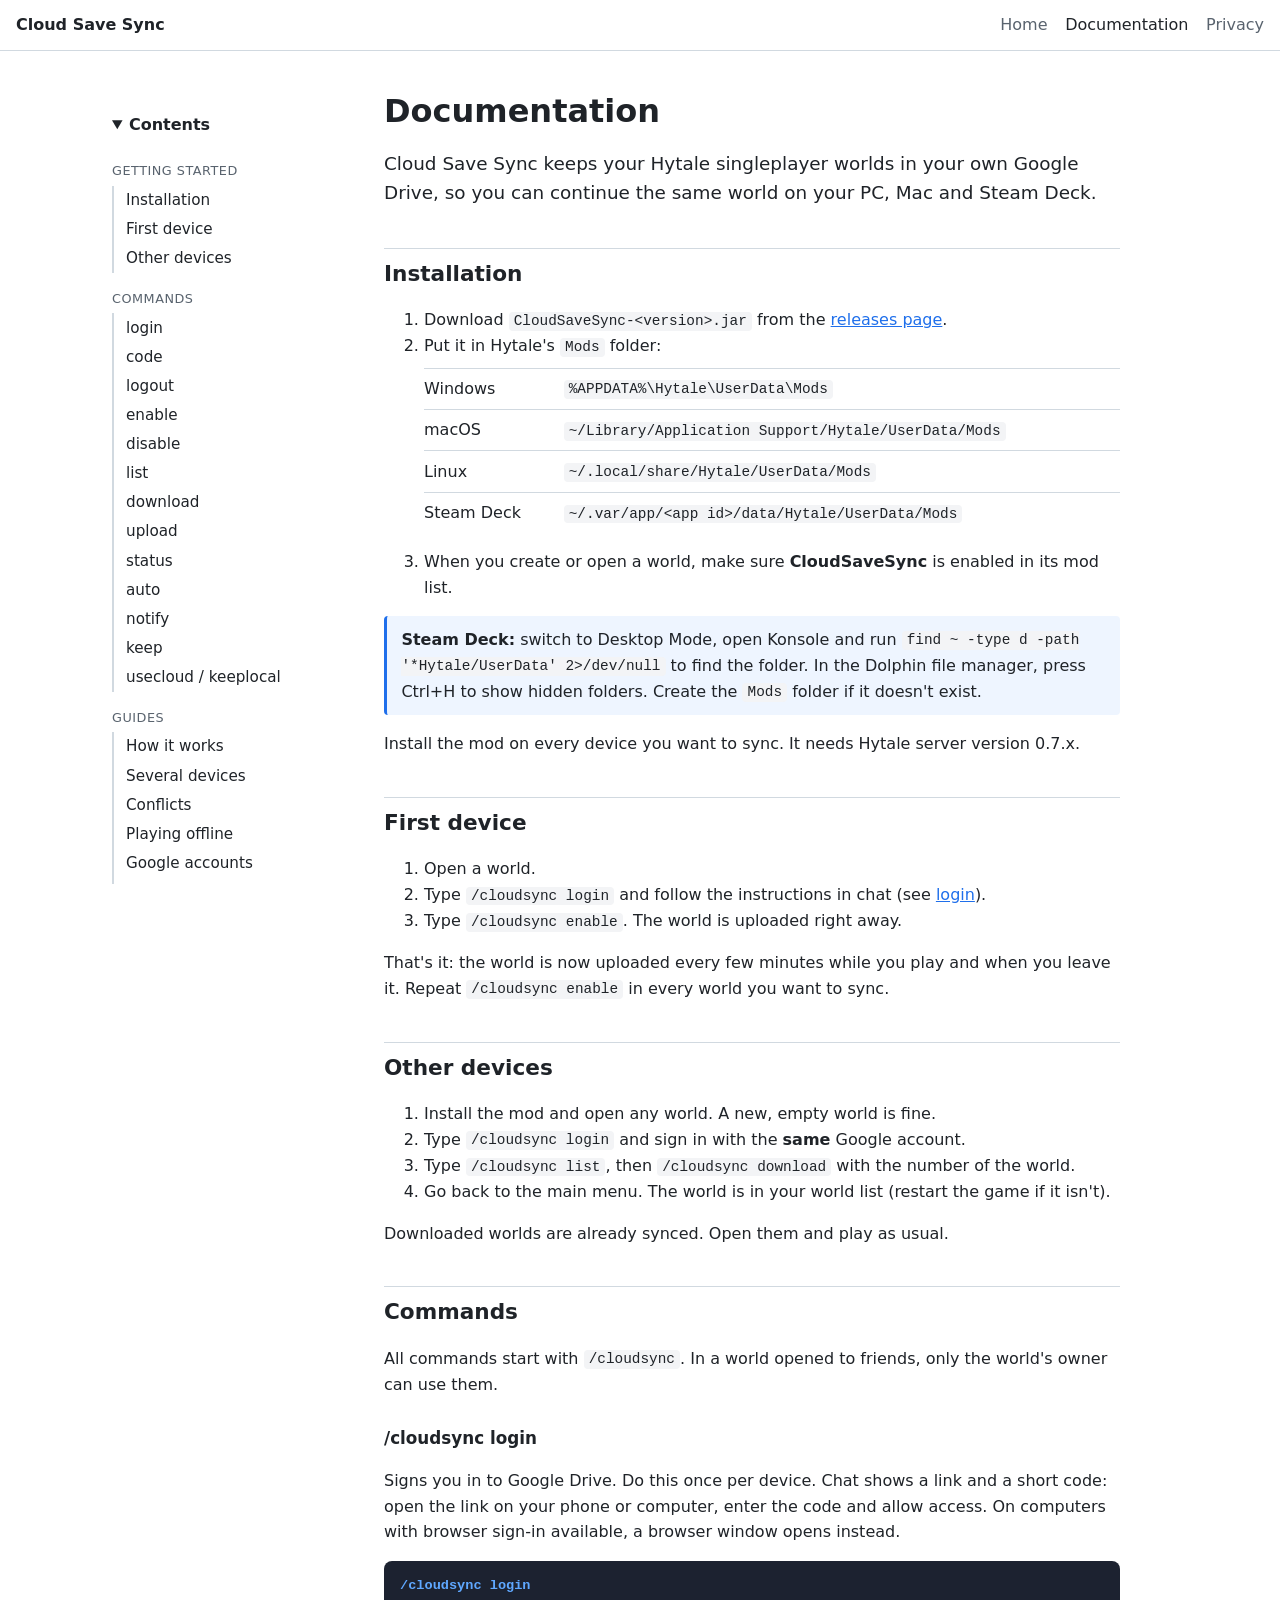
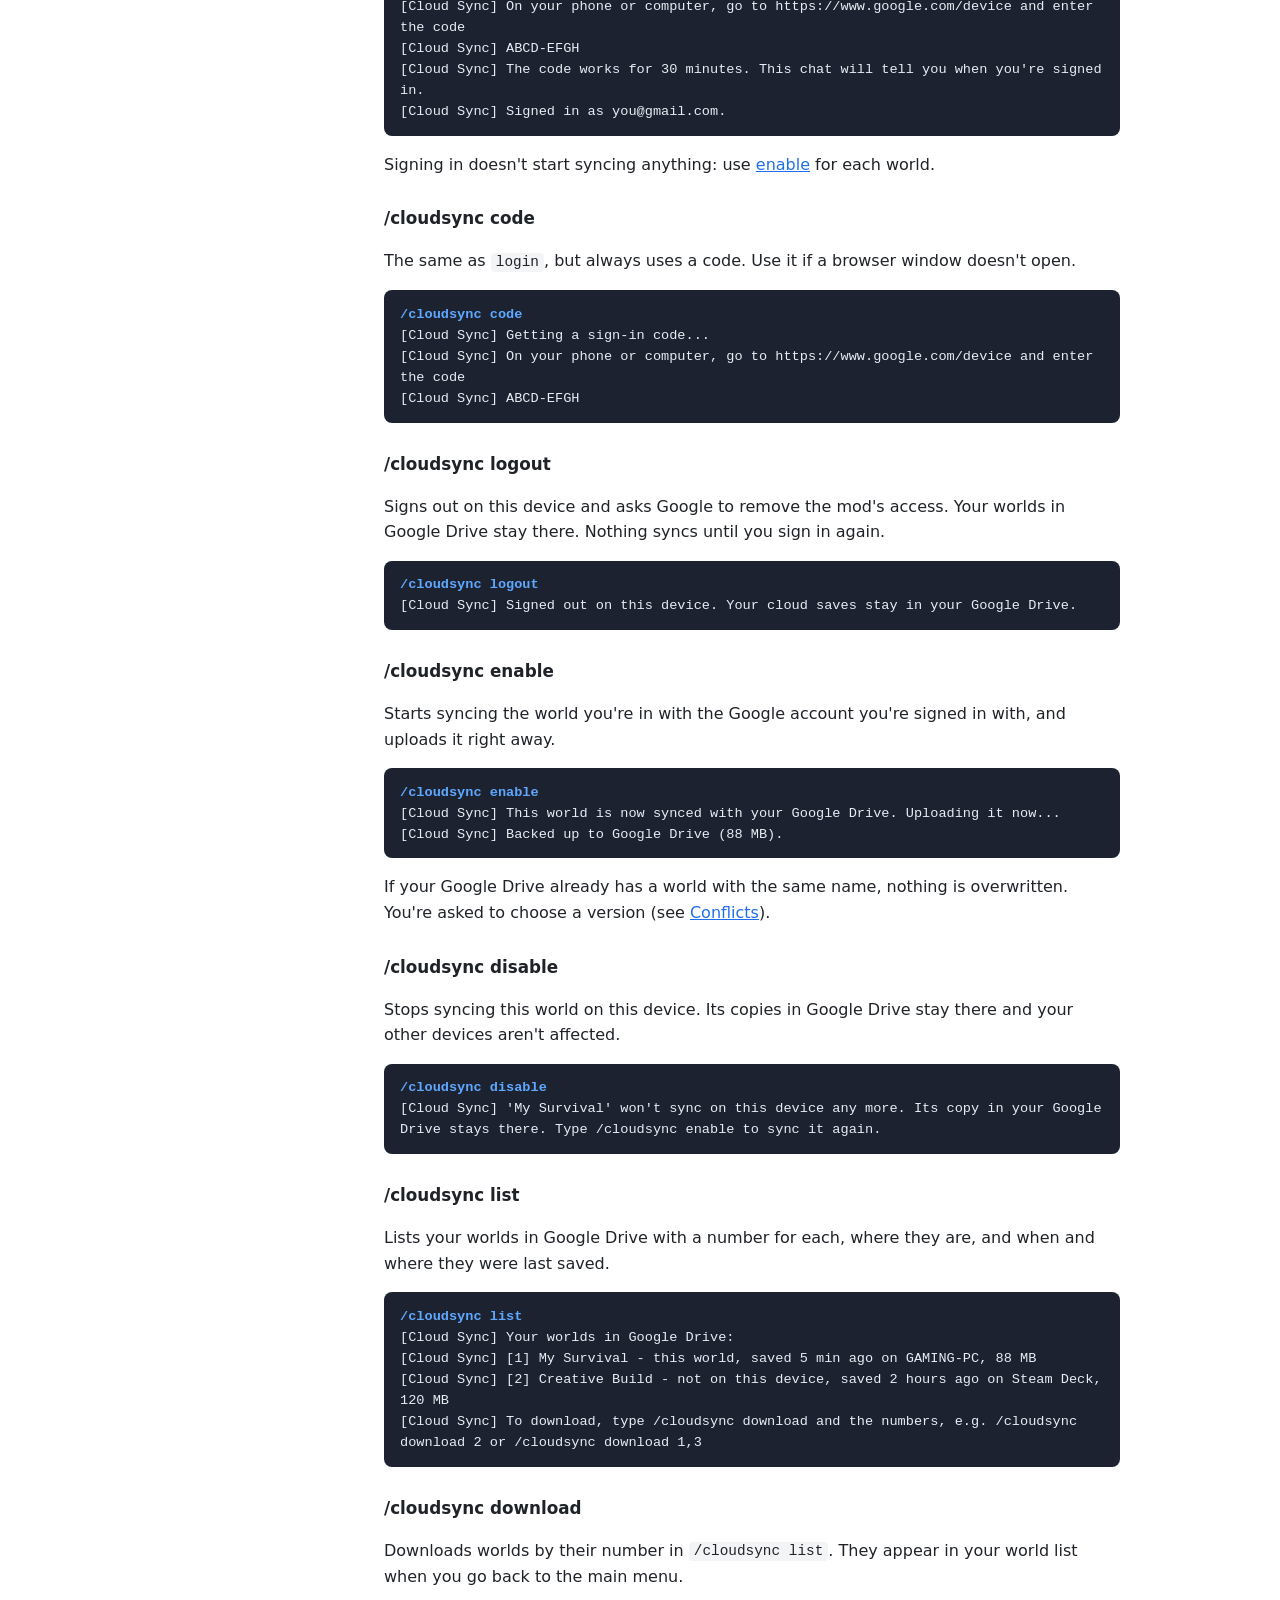
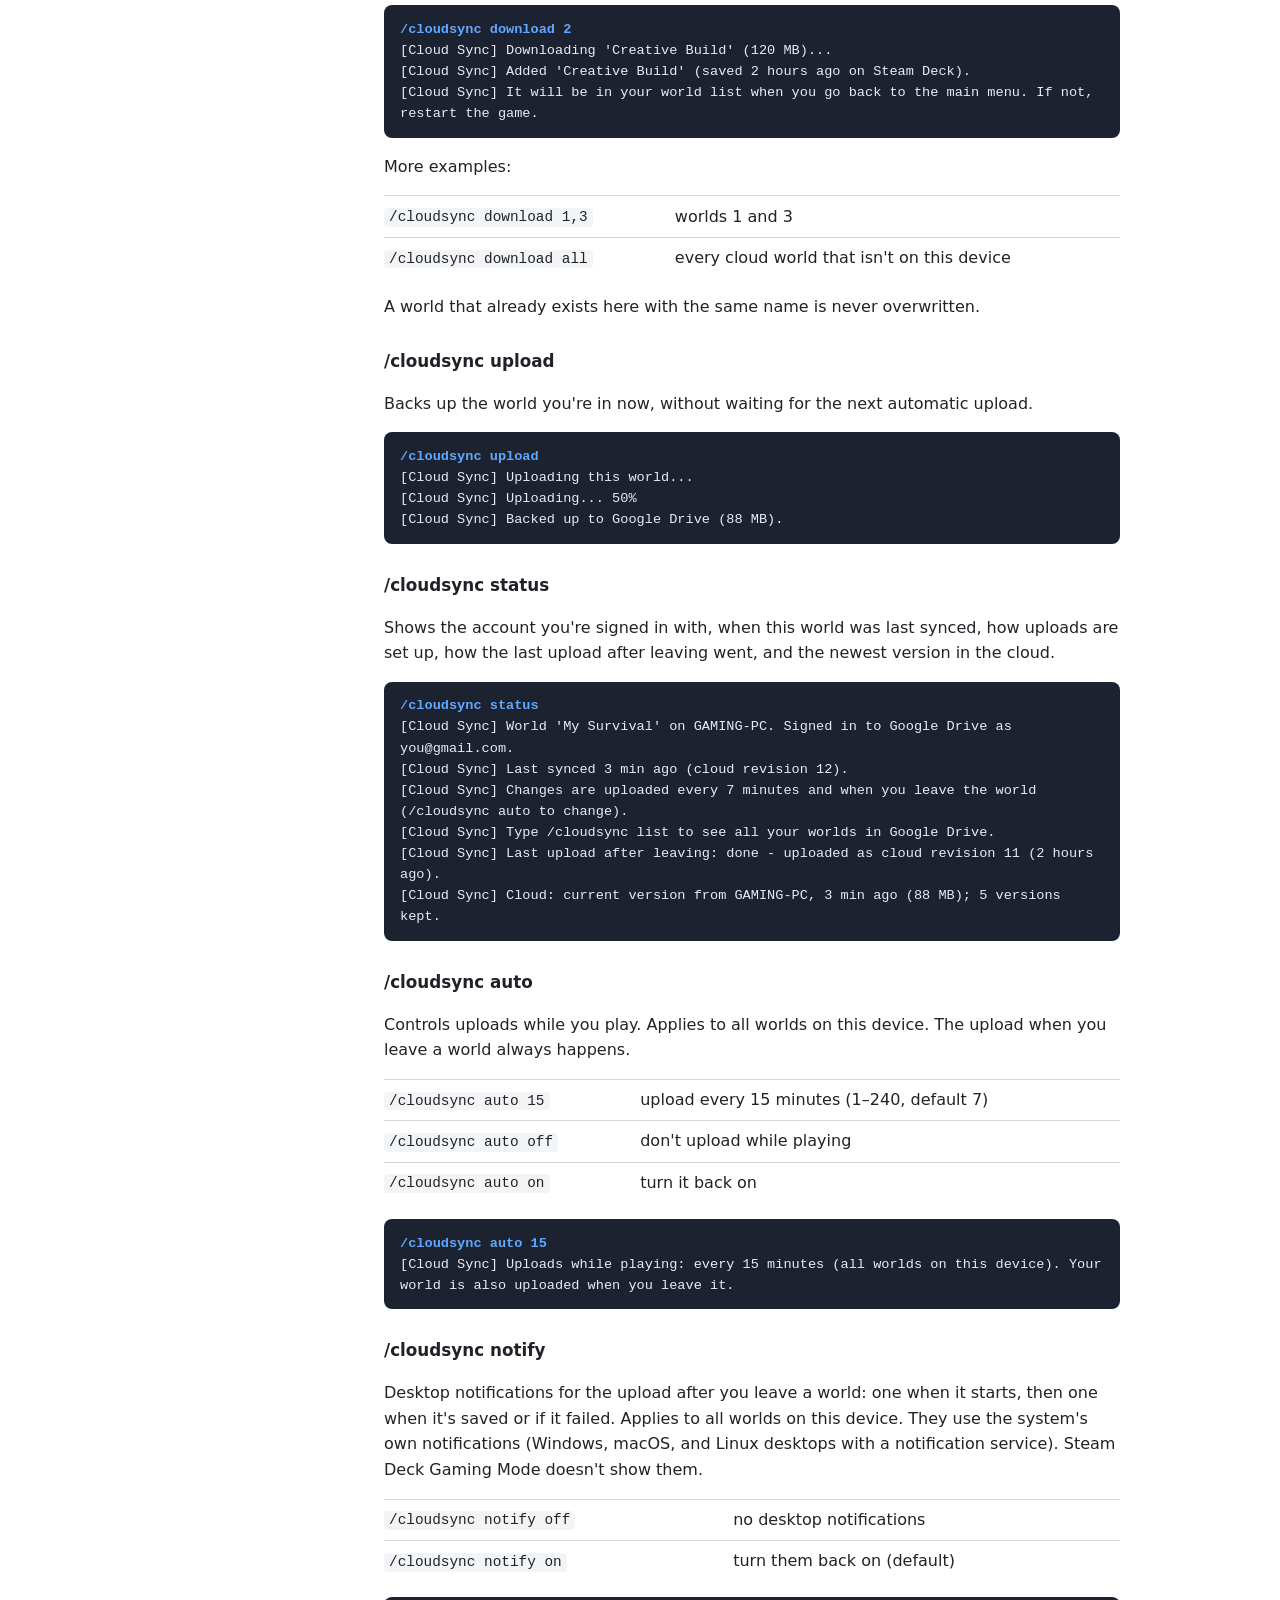
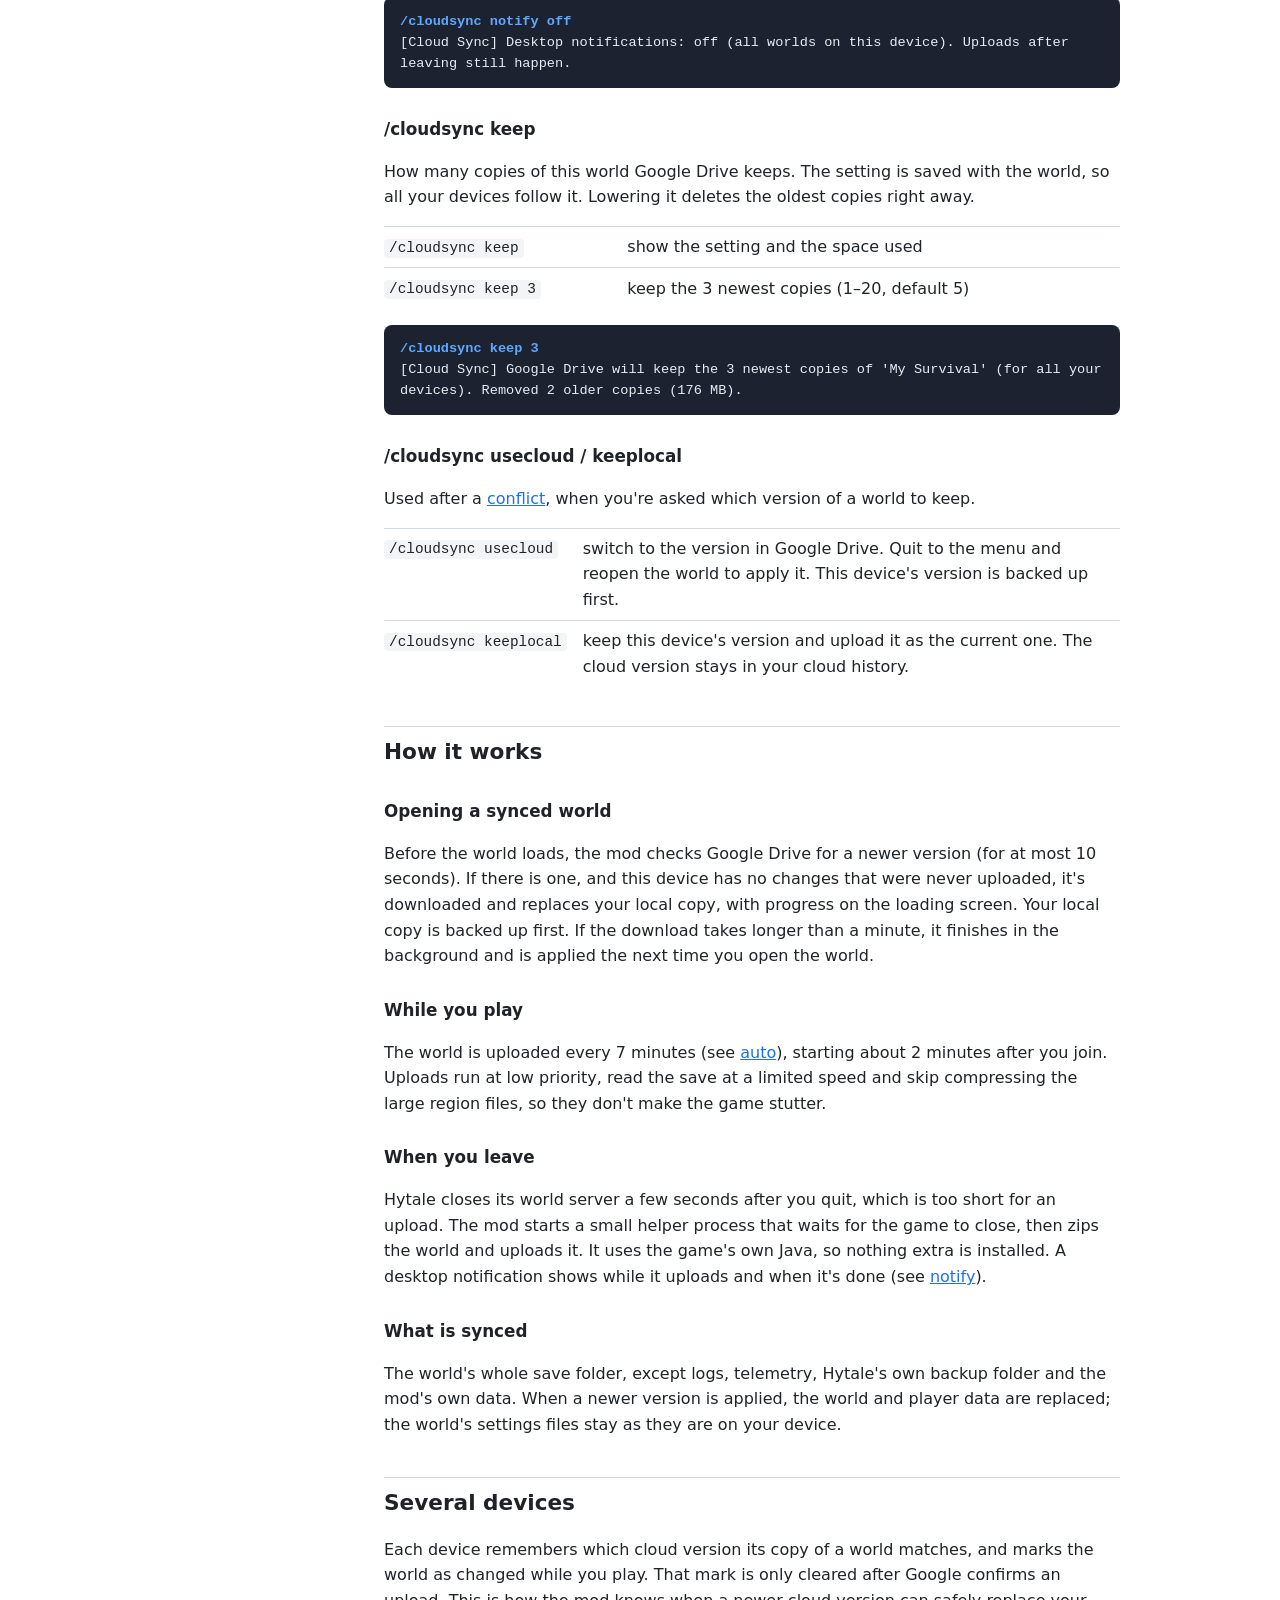
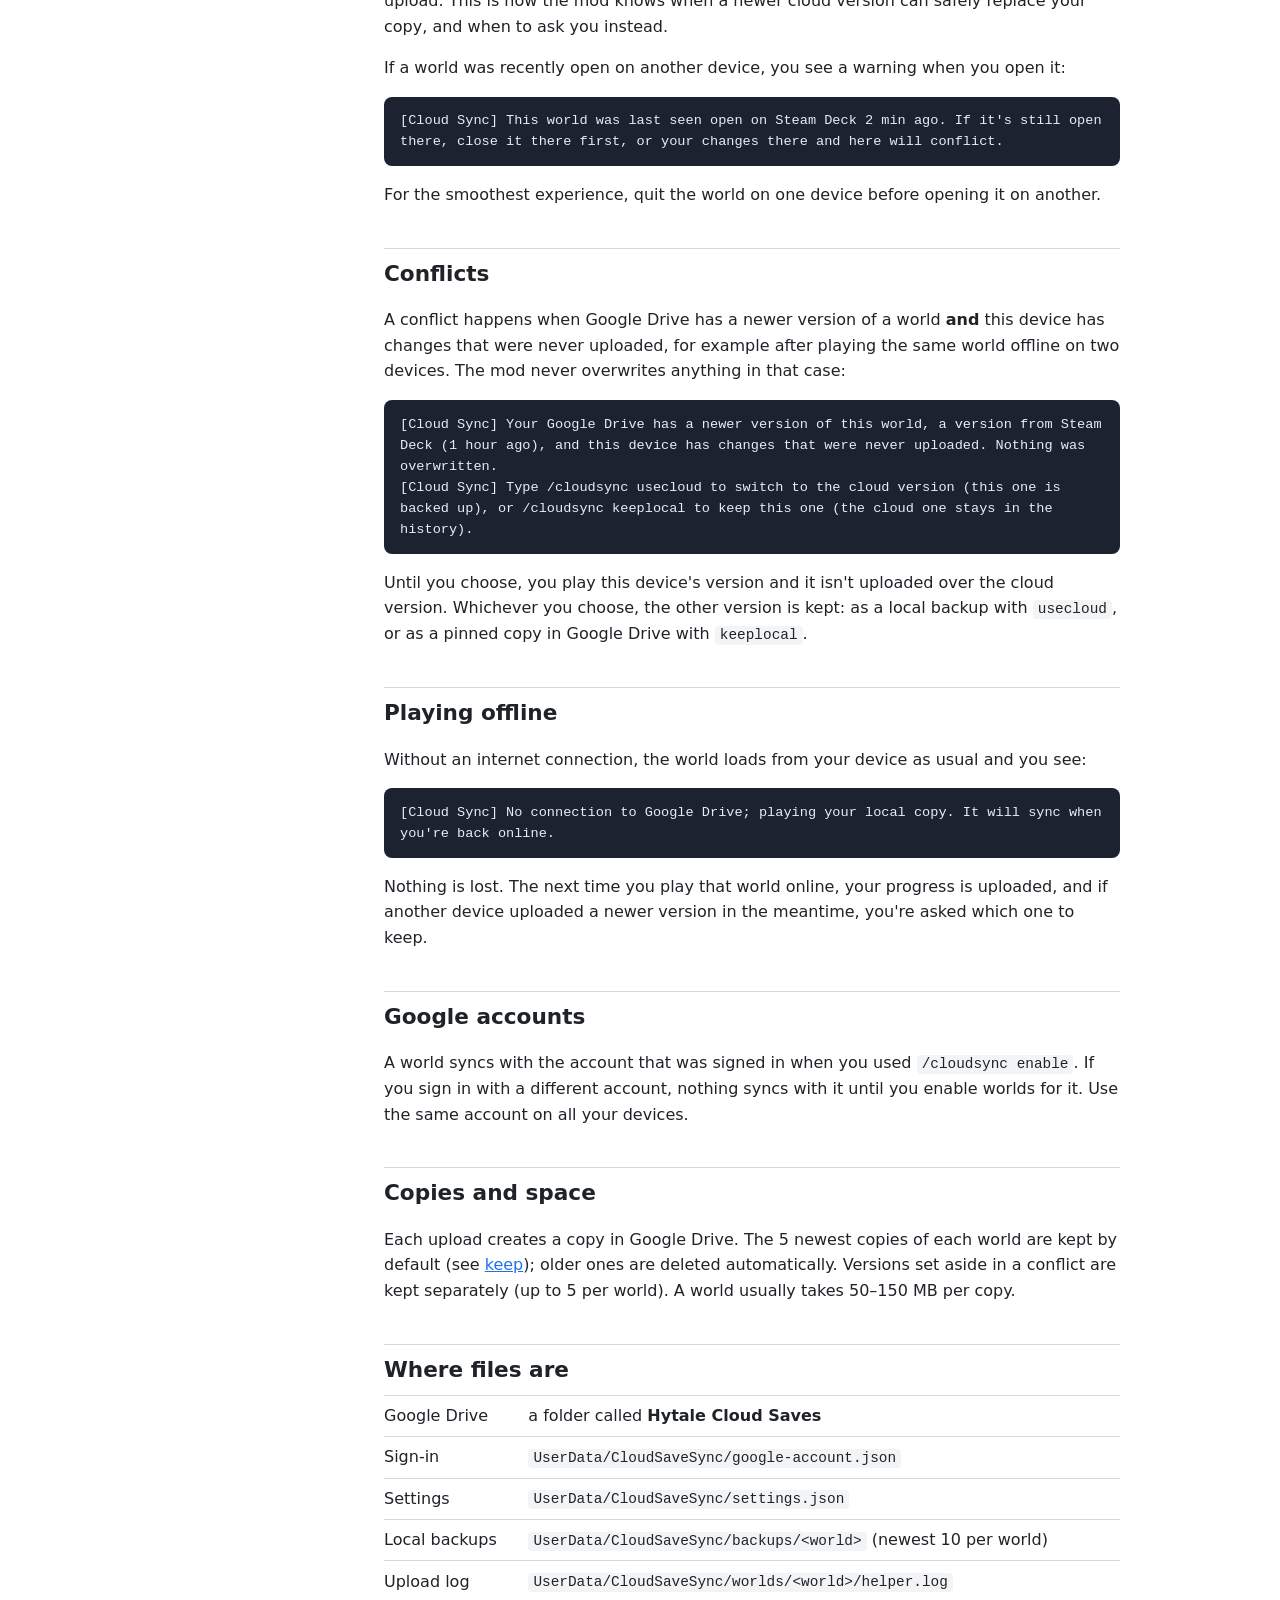
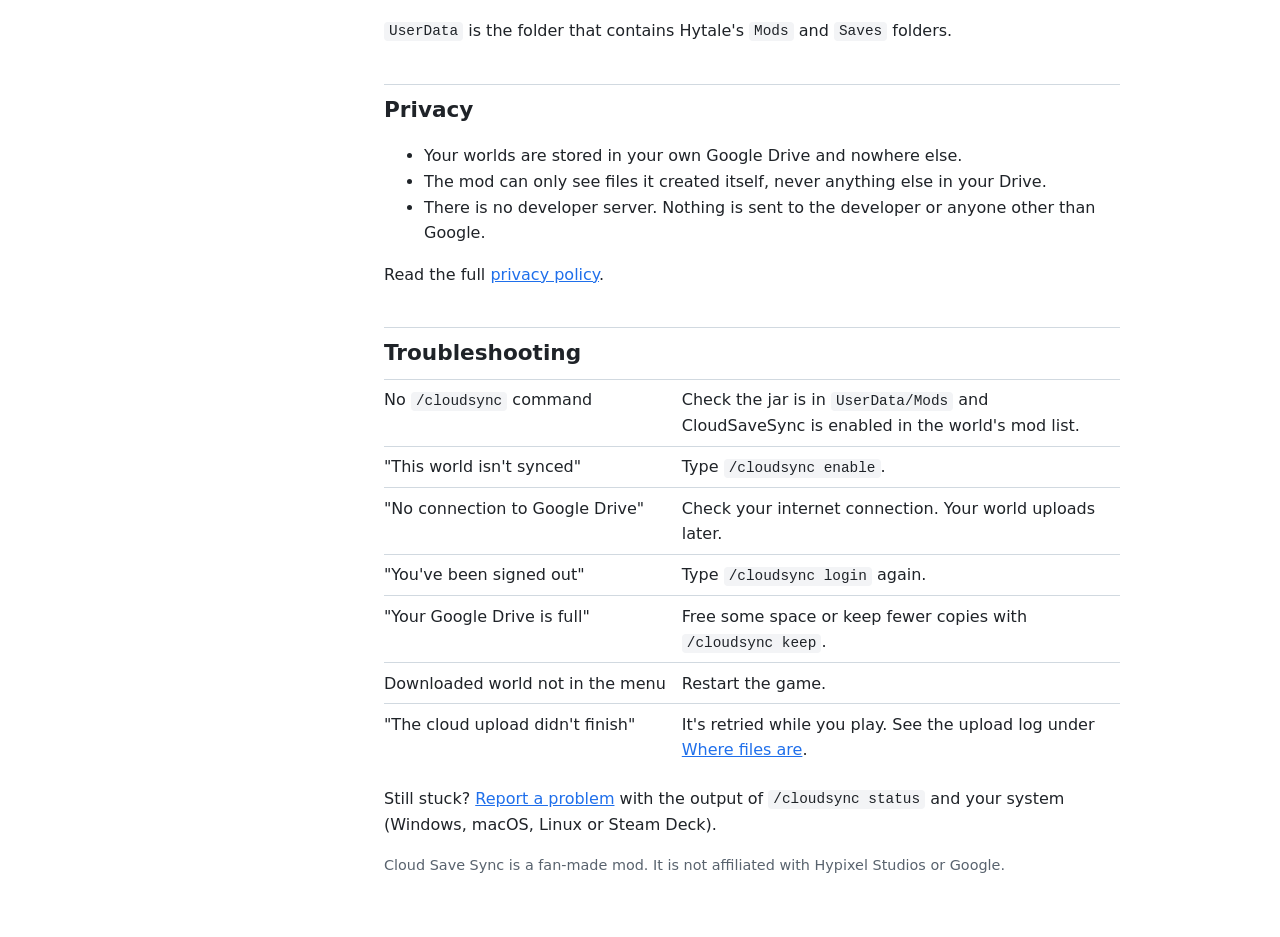
==== commit 30c6962d: "Show desktop notifications for the upload after leaving a world" ====
--- a/docs/docs.html
+++ b/docs/docs.html
@@ -33,6 +33,7 @@
         <a href="#cmd-upload">upload</a>
         <a href="#cmd-status">status</a>
         <a href="#cmd-auto">auto</a>
+        <a href="#cmd-notify">notify</a>
         <a href="#cmd-keep">keep</a>
         <a href="#cmd-conflict">usecloud / keeplocal</a>
         <p>Guides</p>
@@ -186,6 +187,17 @@
     <pre class="chat"><span class="you">/cloudsync auto 15</span>
 [Cloud Sync] Uploads while playing: every 15 minutes (all worlds on this device). Your world is also uploaded when you leave it.</pre>
 
+    <h3 id="cmd-notify">/cloudsync notify</h3>
+    <p>Desktop notifications for the upload after you leave a world: one when it starts, then one when it's saved
+      or if it failed. Applies to all worlds on this device. They use the system's own notifications (Windows,
+      macOS, and Linux desktops with a notification service). Steam Deck Gaming Mode doesn't show them.</p>
+    <table>
+      <tr><td><code>/cloudsync notify off</code></td><td>no desktop notifications</td></tr>
+      <tr><td><code>/cloudsync notify on</code></td><td>turn them back on (default)</td></tr>
+    </table>
+    <pre class="chat"><span class="you">/cloudsync notify off</span>
+[Cloud Sync] Desktop notifications: off (all worlds on this device). Uploads after leaving still happen.</pre>
+
     <h3 id="cmd-keep">/cloudsync keep</h3>
     <p>How many copies of this world Google Drive keeps. The setting is saved with the world, so all your
       devices follow it. Lowering it deletes the oldest copies right away.</p>
@@ -219,7 +231,8 @@
     <h3>When you leave</h3>
     <p>Hytale closes its world server a few seconds after you quit, which is too short for an upload. The mod
       starts a small helper process that waits for the game to close, then zips the world and uploads it. It
-      uses the game's own Java, so nothing extra is installed.</p>
+      uses the game's own Java, so nothing extra is installed. A desktop notification shows while it uploads
+      and when it's done (see <a href="#cmd-notify">notify</a>).</p>
     <h3>What is synced</h3>
     <p>The world's whole save folder, except logs, telemetry, Hytale's own backup folder and the mod's own
       data. When a newer version is applied, the world and player data are replaced; the world's settings
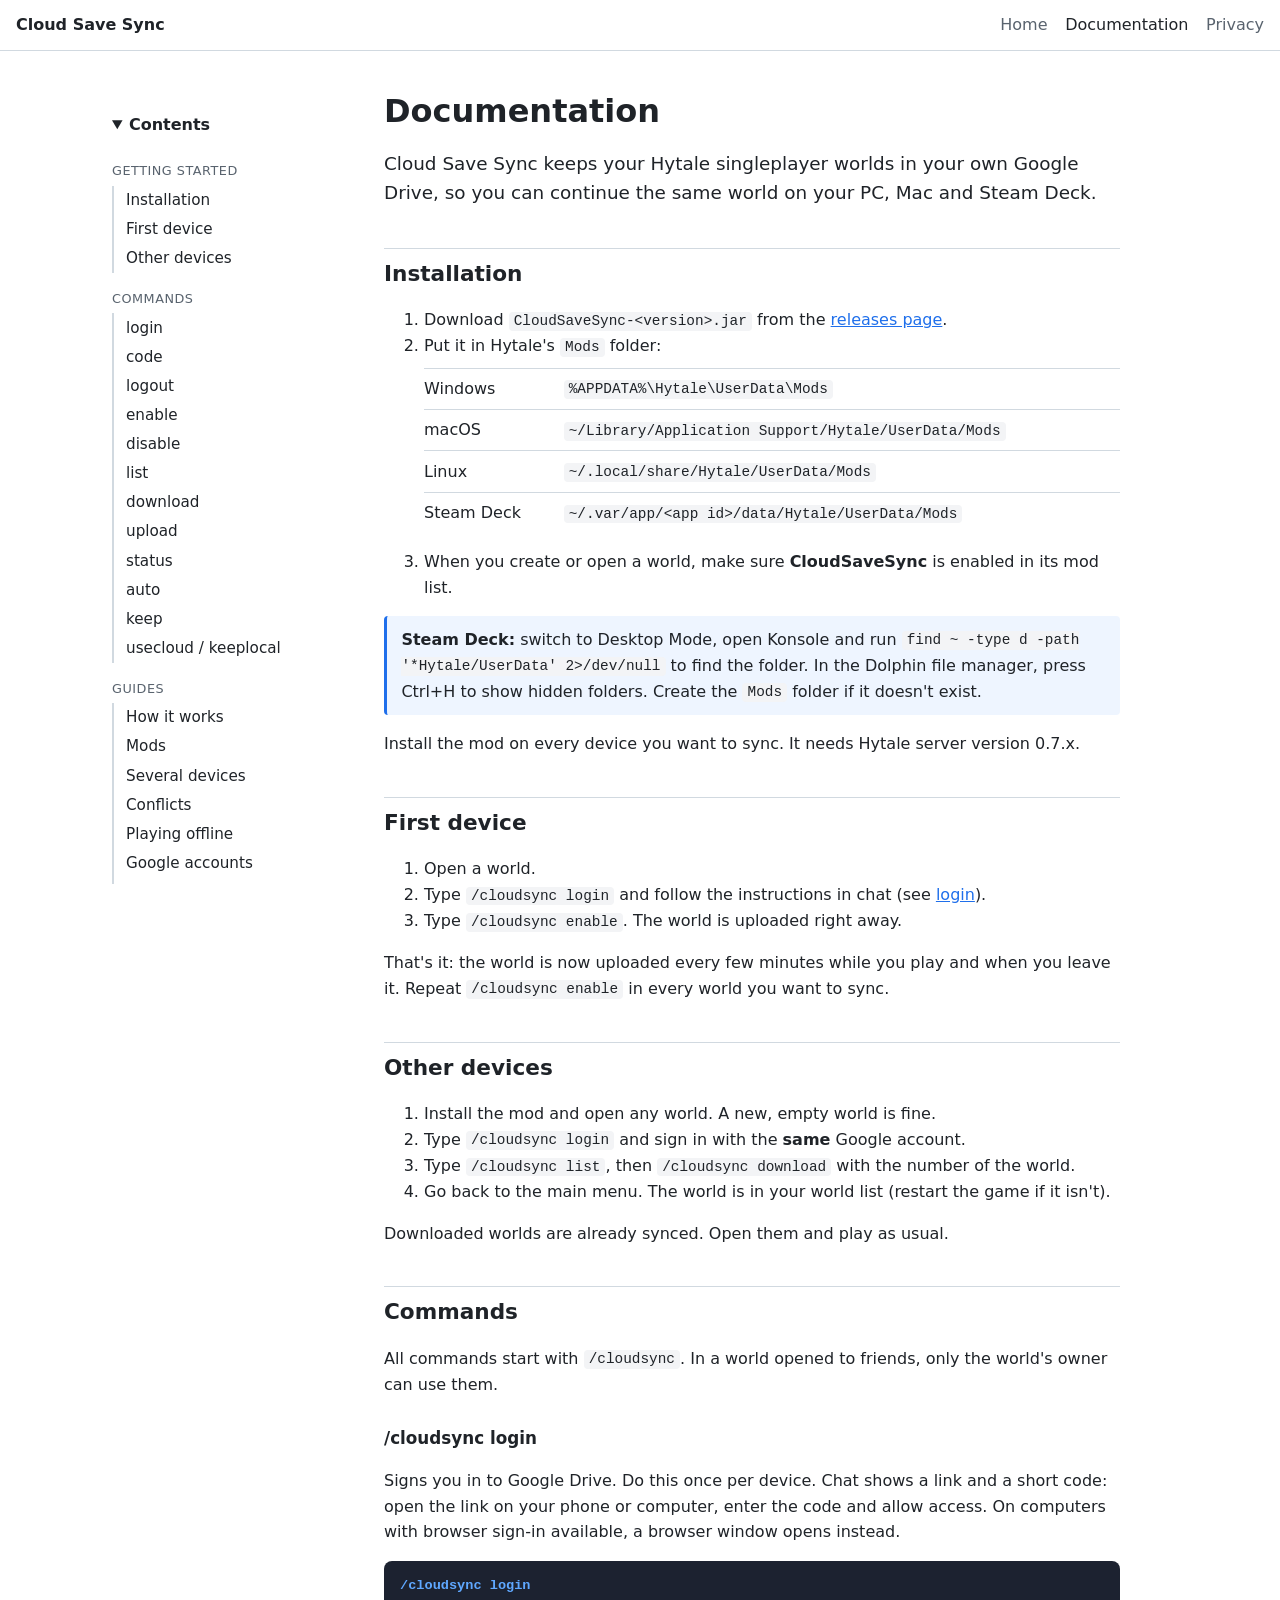
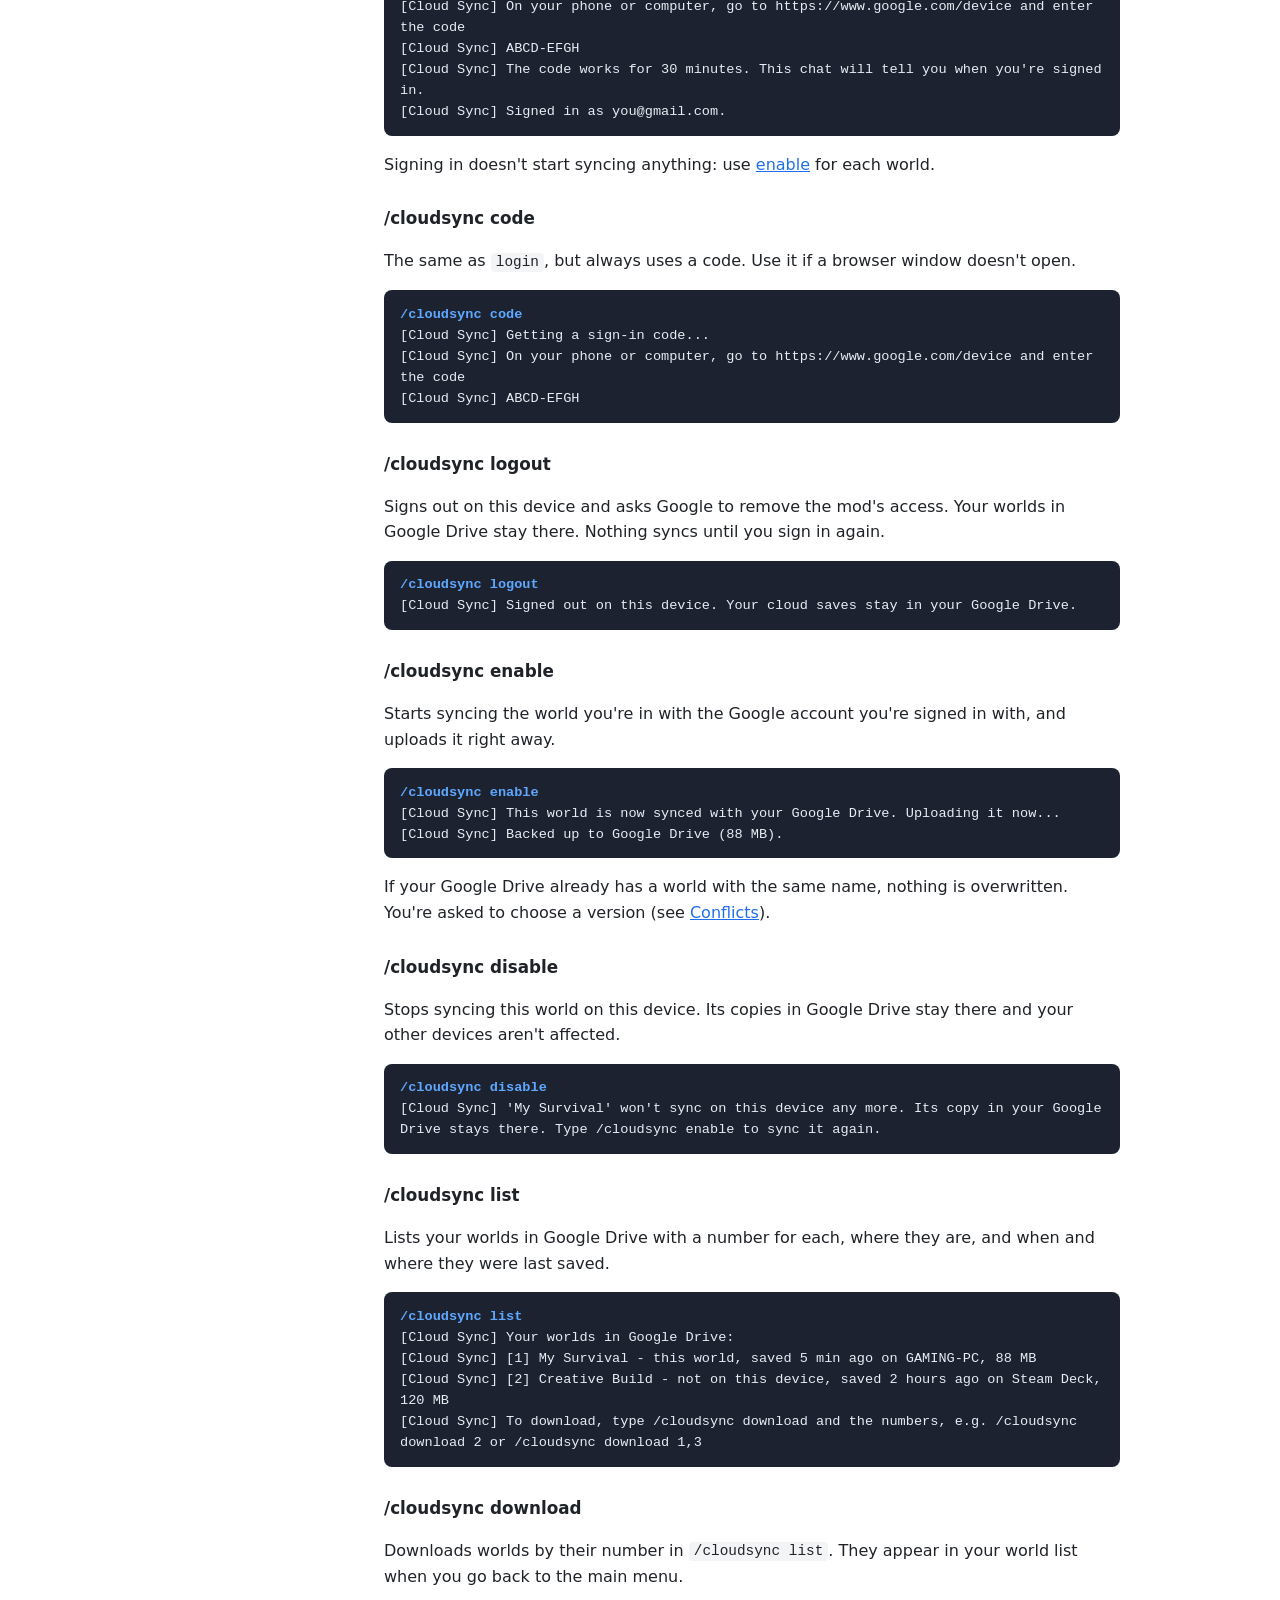
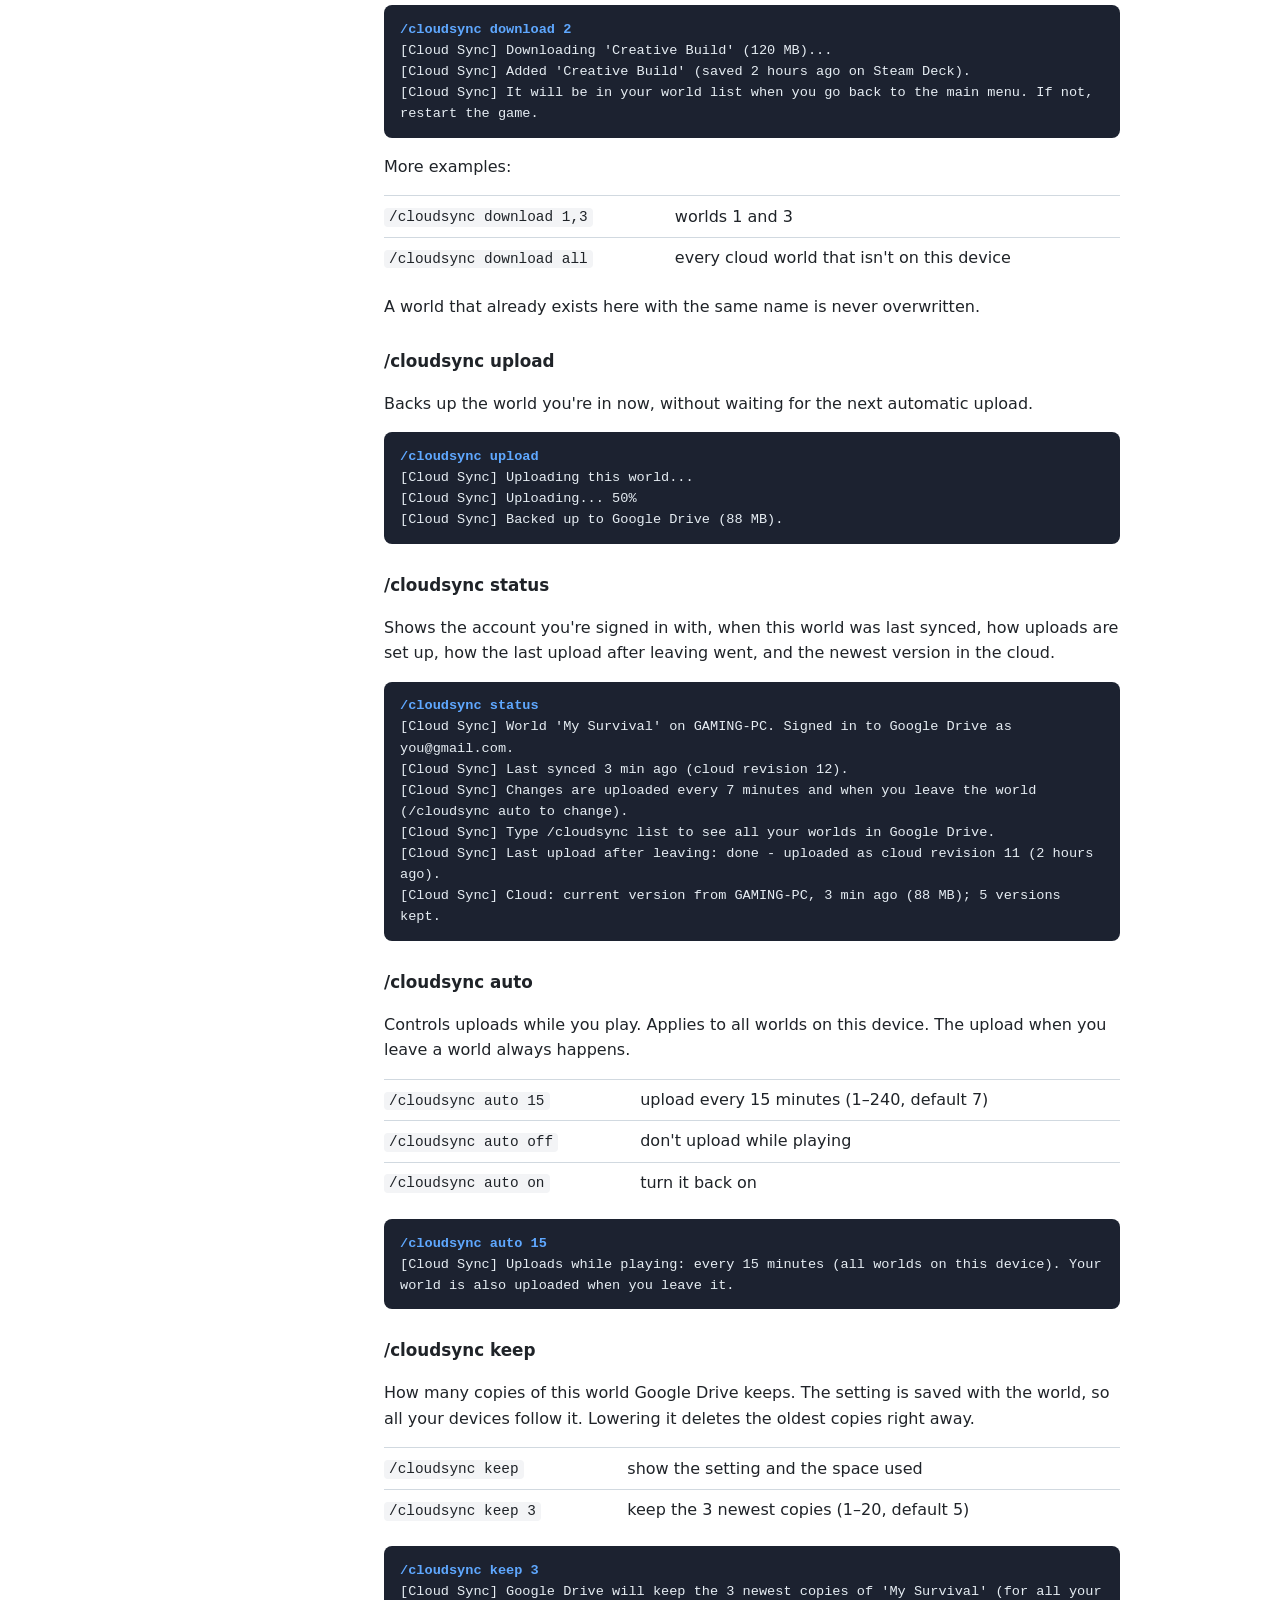
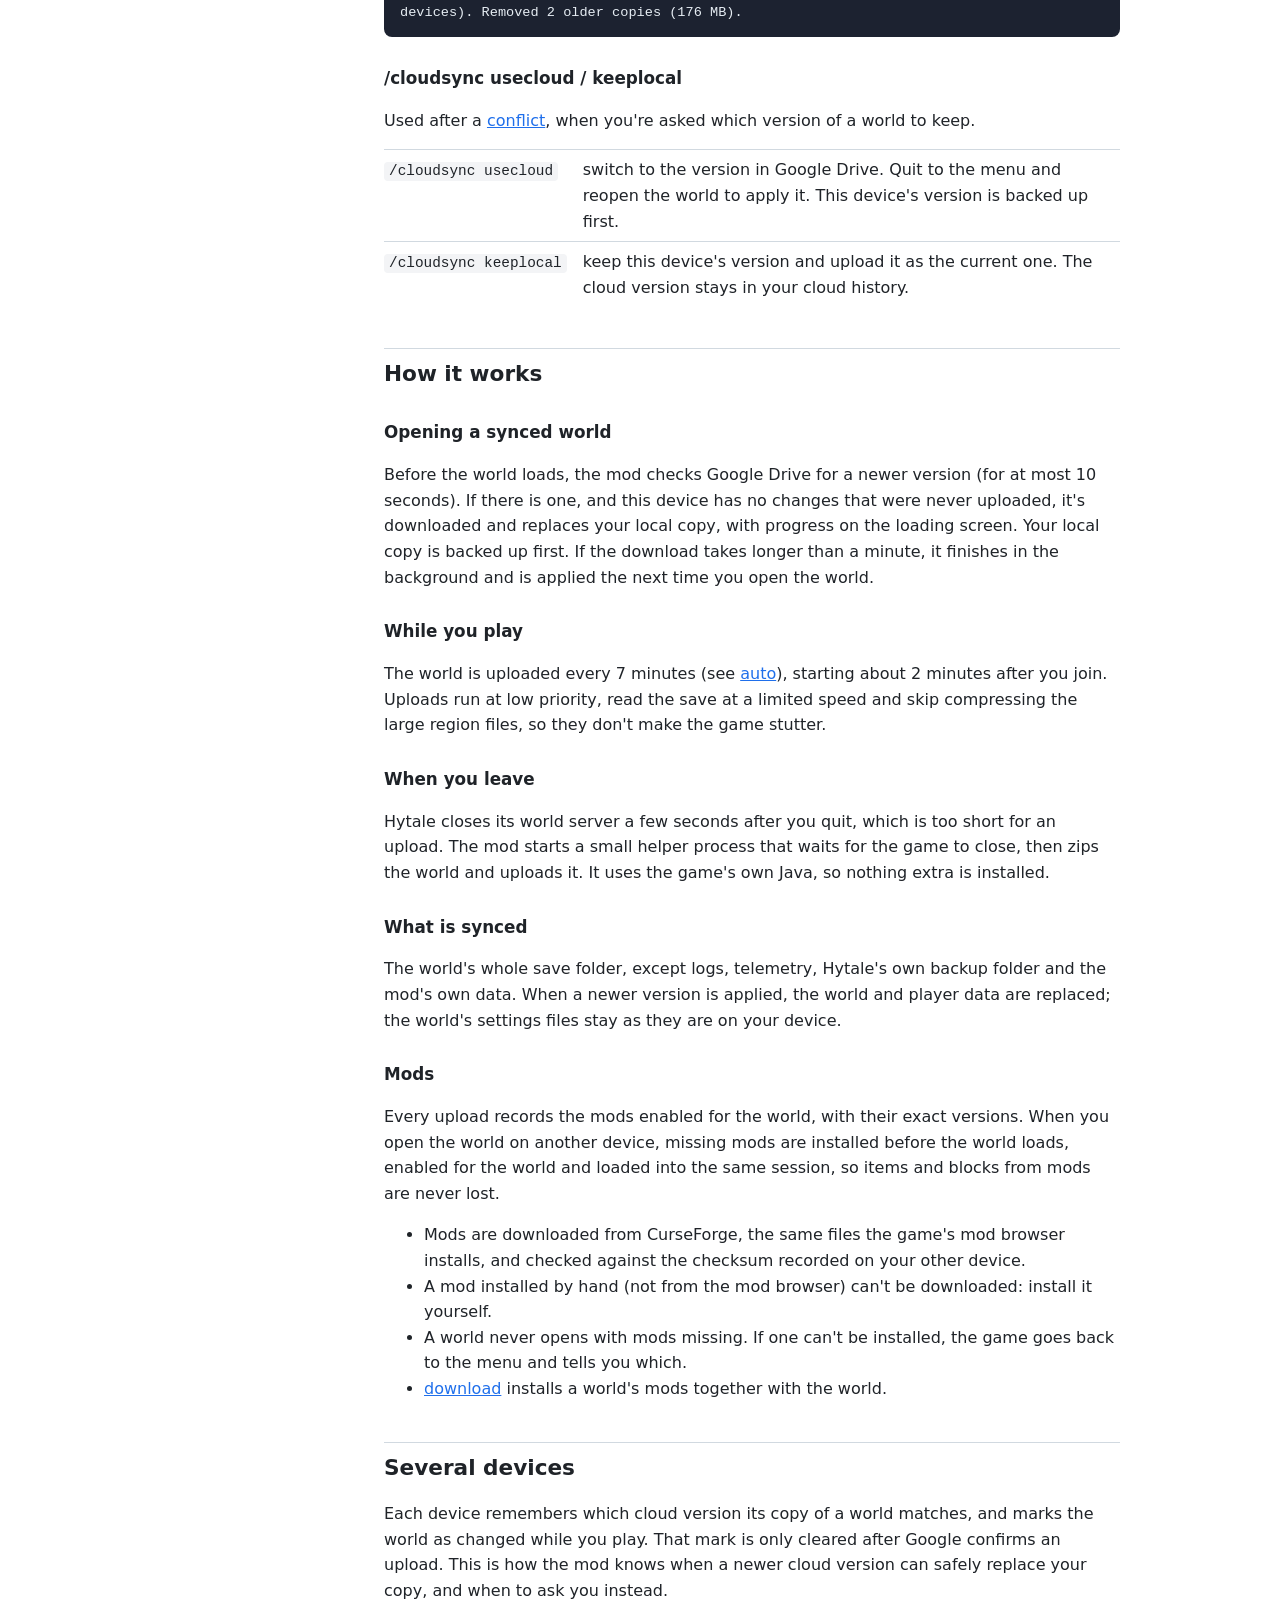
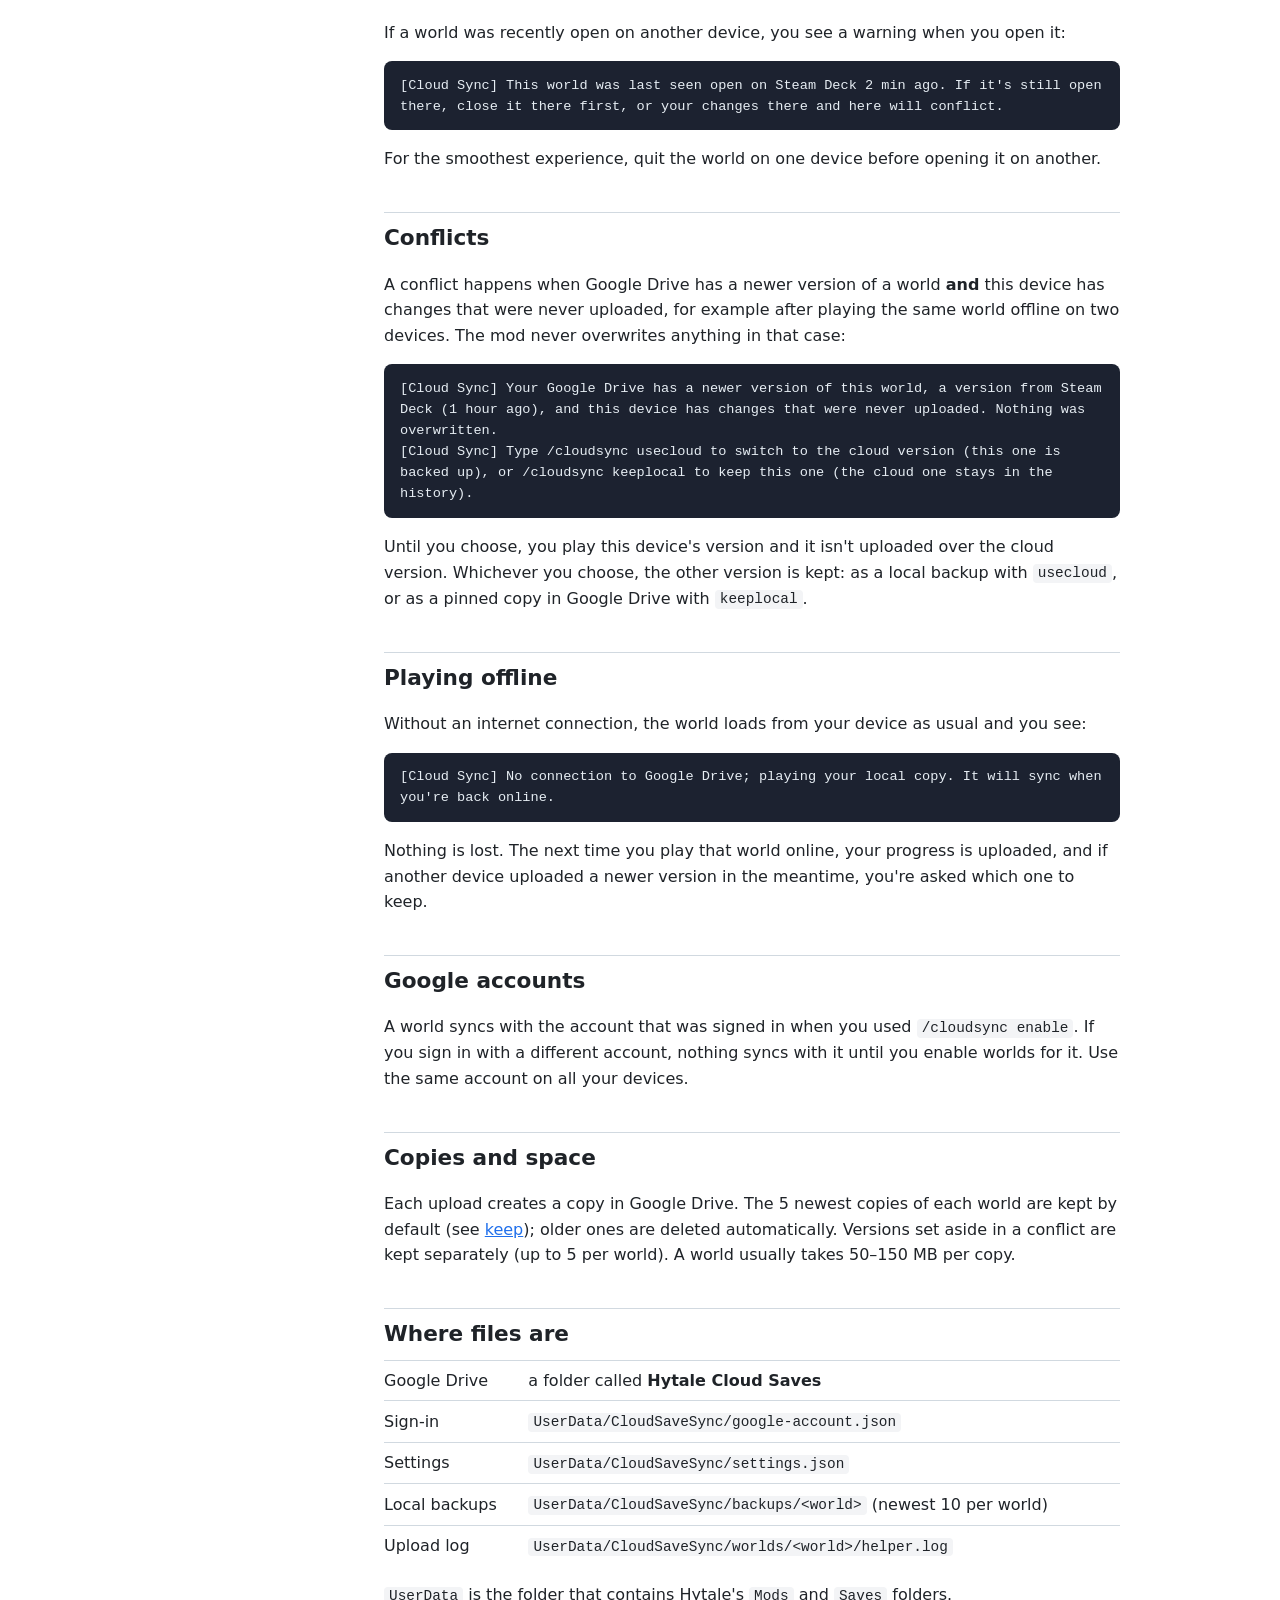
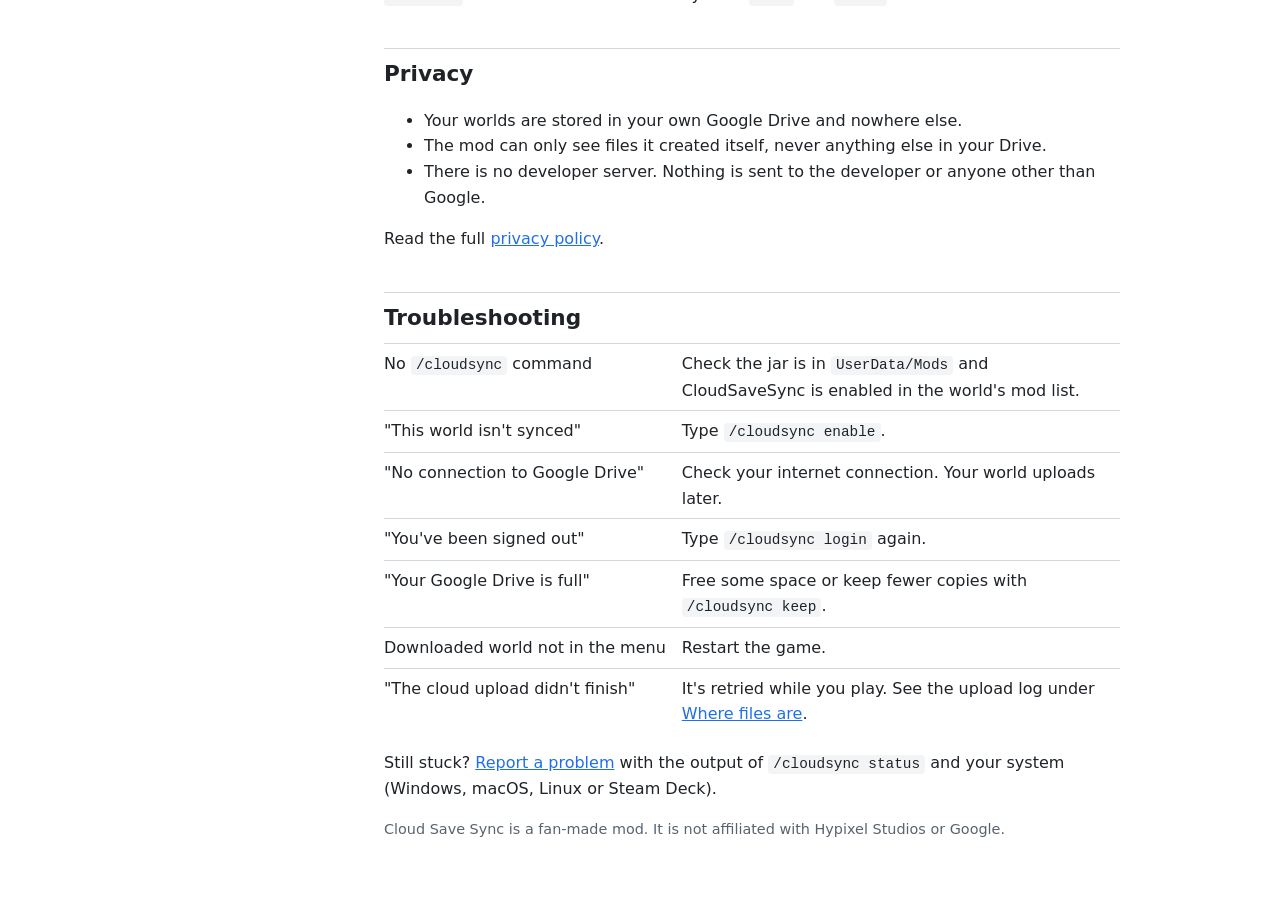
==== commit 4294321c: "add mod syncing support" ====
--- a/docs/docs.html
+++ b/docs/docs.html
@@ -33,11 +33,11 @@
         <a href="#cmd-upload">upload</a>
         <a href="#cmd-status">status</a>
         <a href="#cmd-auto">auto</a>
-        <a href="#cmd-notify">notify</a>
         <a href="#cmd-keep">keep</a>
         <a href="#cmd-conflict">usecloud / keeplocal</a>
         <p>Guides</p>
         <a href="#how-it-works">How it works</a>
+        <a href="#mods">Mods</a>
         <a href="#devices">Several devices</a>
         <a href="#conflicts">Conflicts</a>
         <a href="#offline">Playing offline</a>
@@ -187,17 +187,6 @@
     <pre class="chat"><span class="you">/cloudsync auto 15</span>
 [Cloud Sync] Uploads while playing: every 15 minutes (all worlds on this device). Your world is also uploaded when you leave it.</pre>
 
-    <h3 id="cmd-notify">/cloudsync notify</h3>
-    <p>Desktop notifications for the upload after you leave a world: one when it starts, then one when it's saved
-      or if it failed. Applies to all worlds on this device. They use the system's own notifications (Windows,
-      macOS, and Linux desktops with a notification service). Steam Deck Gaming Mode doesn't show them.</p>
-    <table>
-      <tr><td><code>/cloudsync notify off</code></td><td>no desktop notifications</td></tr>
-      <tr><td><code>/cloudsync notify on</code></td><td>turn them back on (default)</td></tr>
-    </table>
-    <pre class="chat"><span class="you">/cloudsync notify off</span>
-[Cloud Sync] Desktop notifications: off (all worlds on this device). Uploads after leaving still happen.</pre>
-
     <h3 id="cmd-keep">/cloudsync keep</h3>
     <p>How many copies of this world Google Drive keeps. The setting is saved with the world, so all your
       devices follow it. Lowering it deletes the oldest copies right away.</p>
@@ -231,12 +220,23 @@
     <h3>When you leave</h3>
     <p>Hytale closes its world server a few seconds after you quit, which is too short for an upload. The mod
       starts a small helper process that waits for the game to close, then zips the world and uploads it. It
-      uses the game's own Java, so nothing extra is installed. A desktop notification shows while it uploads
-      and when it's done (see <a href="#cmd-notify">notify</a>).</p>
+      uses the game's own Java, so nothing extra is installed.</p>
     <h3>What is synced</h3>
     <p>The world's whole save folder, except logs, telemetry, Hytale's own backup folder and the mod's own
       data. When a newer version is applied, the world and player data are replaced; the world's settings
       files stay as they are on your device.</p>
+    <h3 id="mods">Mods</h3>
+    <p>Every upload records the mods enabled for the world, with their exact versions. When you open the world
+      on another device, missing mods are installed before the world loads, enabled for the world and loaded
+      into the same session, so items and blocks from mods are never lost.</p>
+    <ul>
+      <li>Mods are downloaded from CurseForge, the same files the game's mod browser installs, and checked
+        against the checksum recorded on your other device.</li>
+      <li>A mod installed by hand (not from the mod browser) can't be downloaded: install it yourself.</li>
+      <li>A world never opens with mods missing. If one can't be installed, the game goes back to the menu
+        and tells you which.</li>
+      <li><a href="#cmd-download">download</a> installs a world's mods together with the world.</li>
+    </ul>
 
     <h2 id="devices">Several devices</h2>
     <p>Each device remembers which cloud version its copy of a world matches, and marks the world as changed
